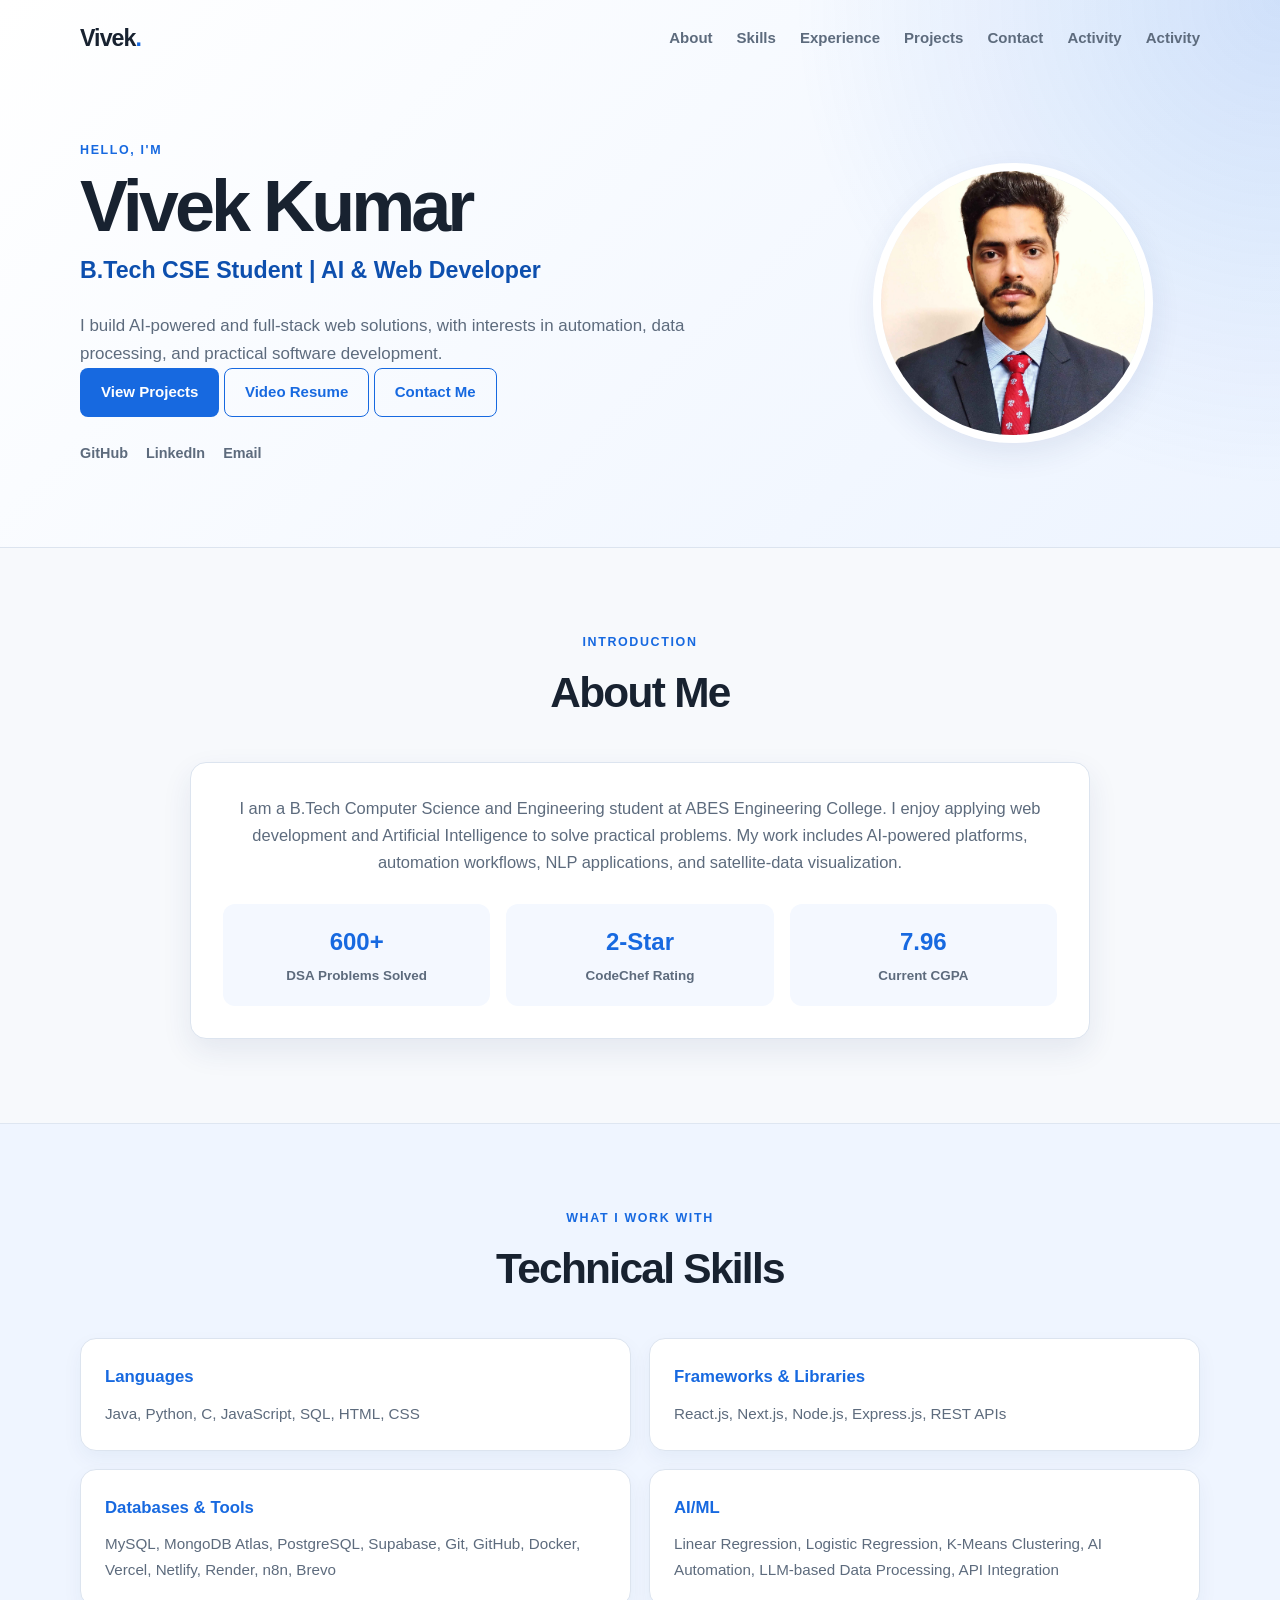
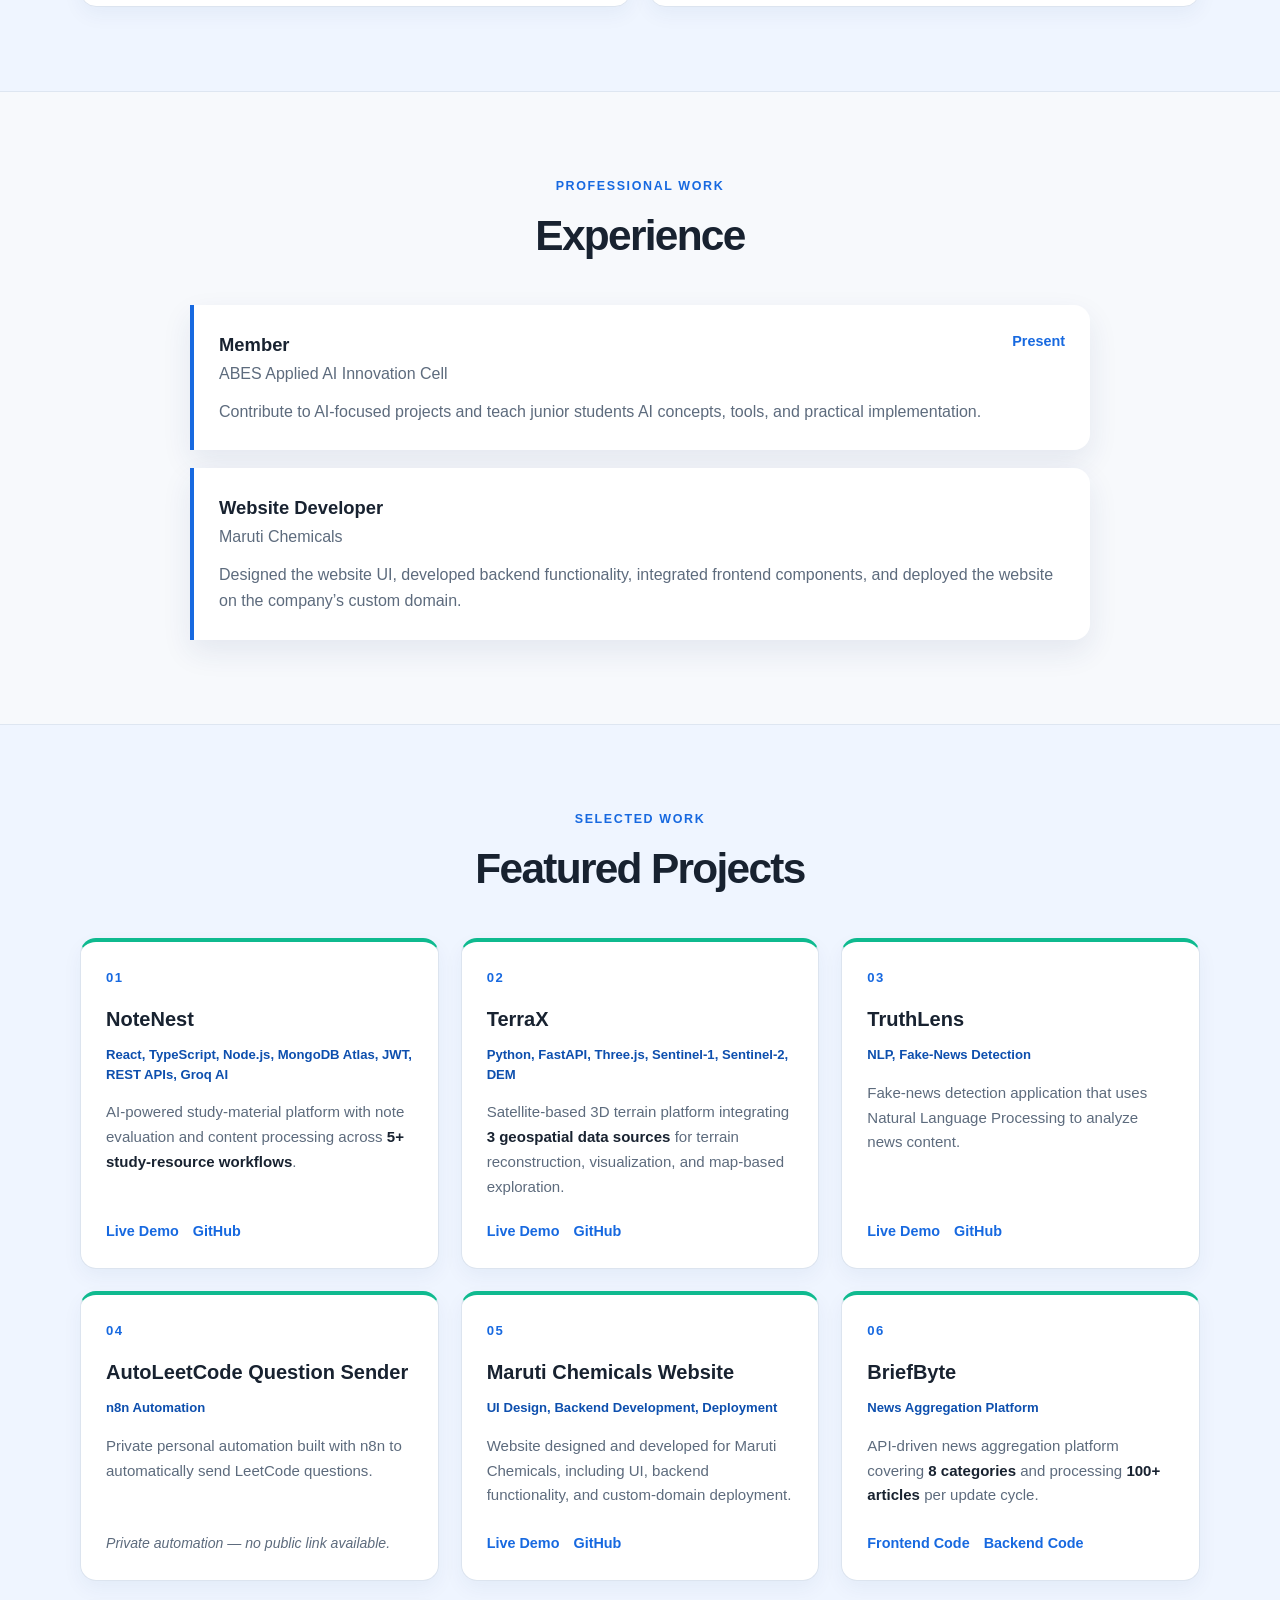
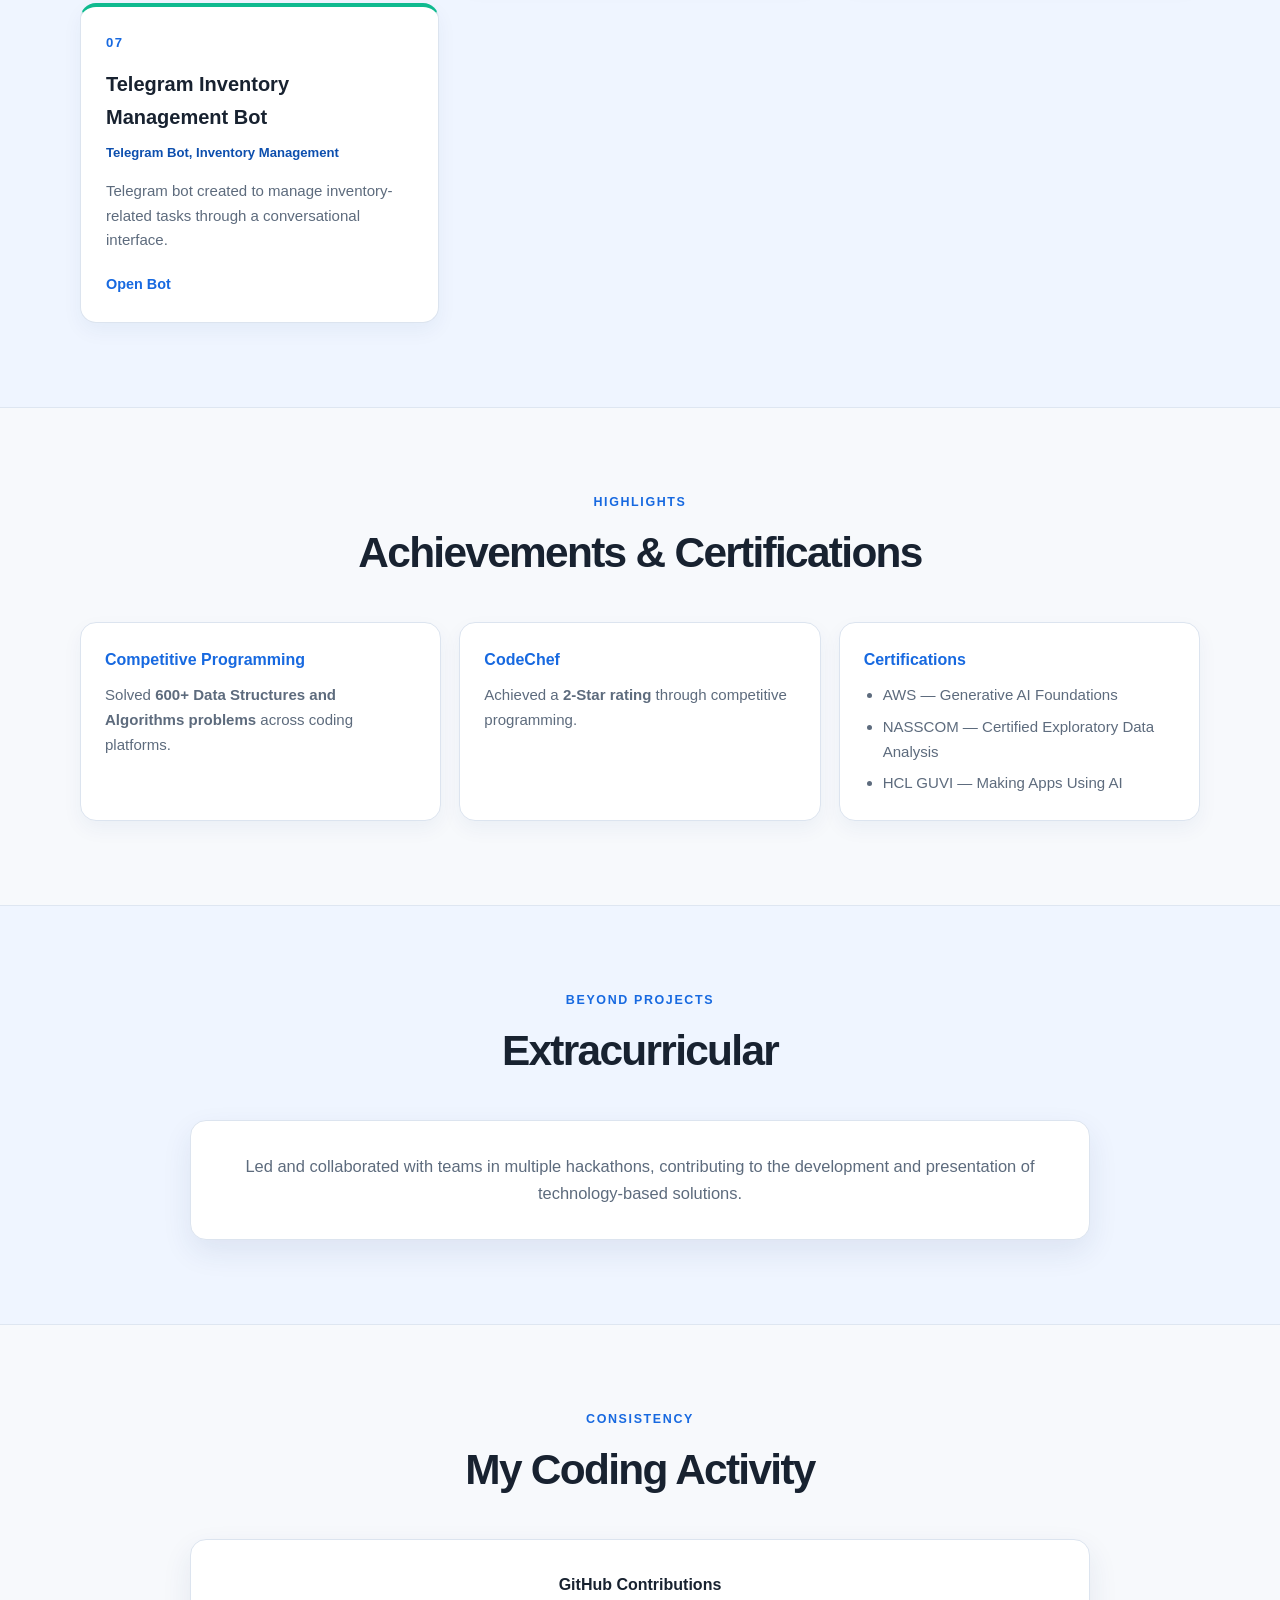
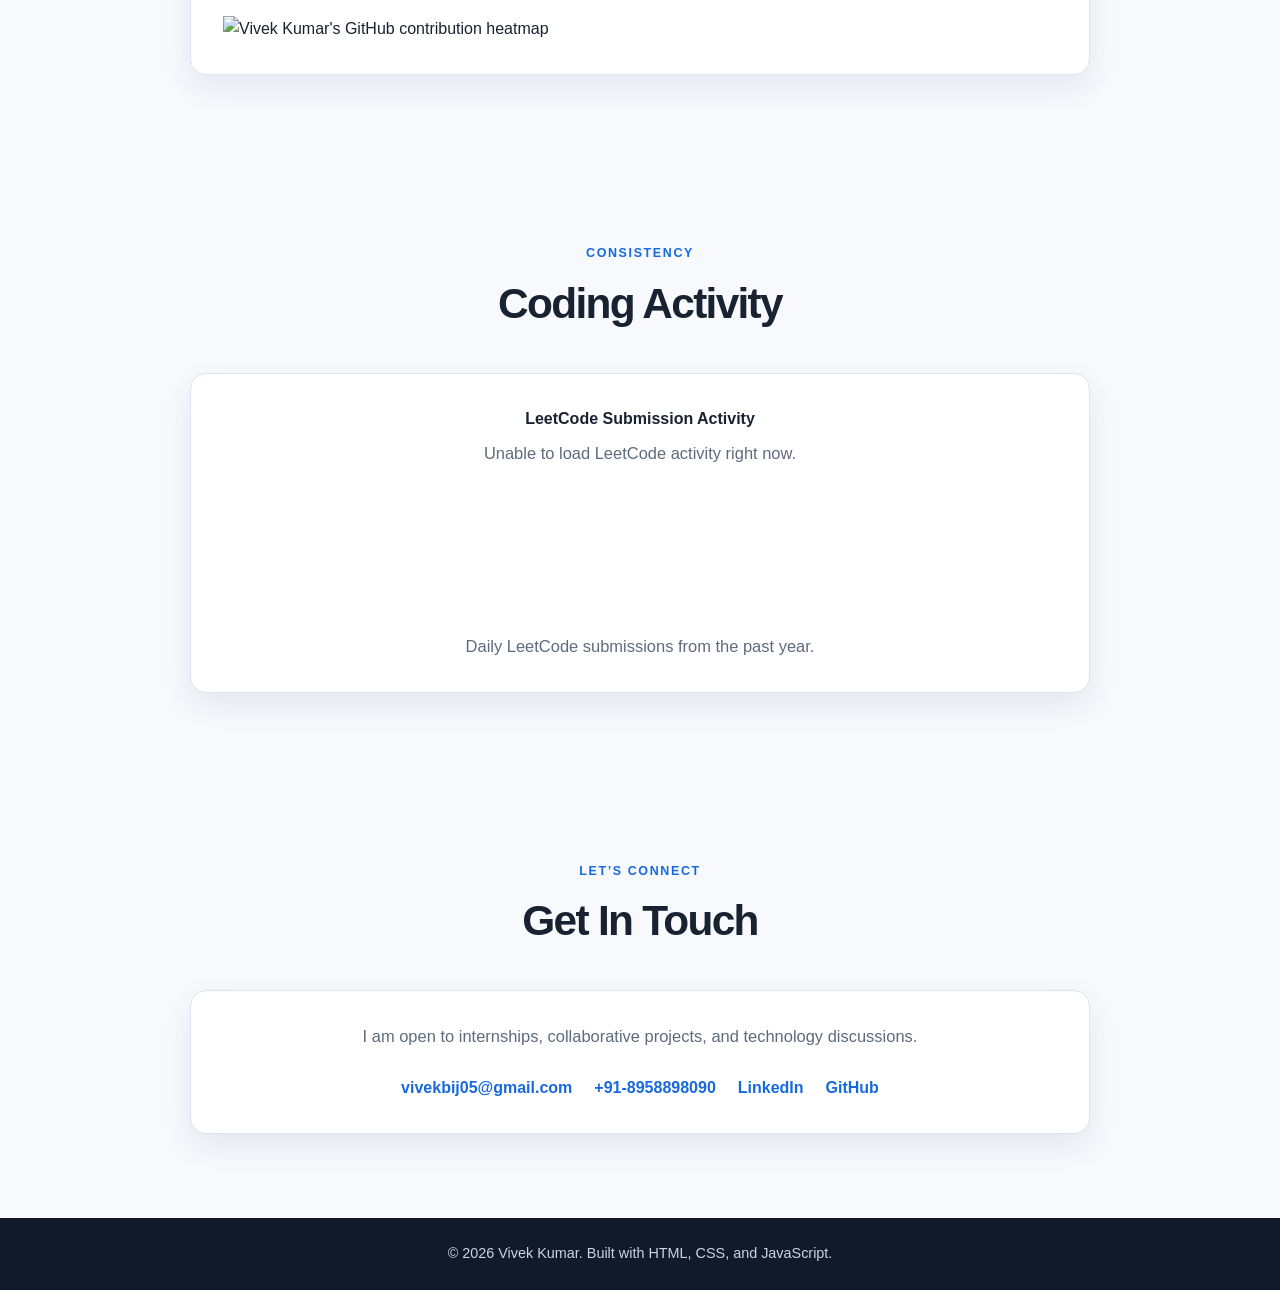
==== index.html @ 5207e637 "Add portfolio projects and coding activity heatmap" ====
<!DOCTYPE html>
<html lang="en">
<head>
    <meta charset="UTF-8">
    <meta name="viewport" content="width=device-width, initial-scale=1.0">
    <meta name="description" content="Portfolio of Vivek Kumar, B.Tech CSE student, AI and web developer.">
    <title>Vivek Kumar | Portfolio</title>
    <link rel="stylesheet" href="portfolio.css">
</head>

<body>
    <header class="hero" id="home">
        <nav class="navbar container">
            <a class="brand" href="#home">Vivek<span>.</span></a>

            <ul class="nav-links">
                <li><a href="#about">About</a></li>
                <li><a href="#skills">Skills</a></li>
                <li><a href="#experience">Experience</a></li>
                <li><a href="#projects">Projects</a></li>
                <li><a href="#contact">Contact</a></li>
                <li><a href="#activity">Activity</a></li>
                <li><a href="#activity">Activity</a></li>
            </ul>
        </nav>

        <div class="hero-content container">
            <div class="hero-text">
                <p class="eyebrow">Hello, I'm</p>
                <h1>Vivek Kumar</h1>
                <h2>B.Tech CSE Student | AI &amp; Web Developer</h2>

                <p class="hero-description">
                    I build AI-powered and full-stack web solutions, with interests in
                    automation, data processing, and practical software development.
                </p>

                <a href="#projects" class="btn btn-primary">View Projects</a>

<a href="https://drive.google.com/file/d/1vyV5J_qxeK4-VxTkml3cyf8symf2aAAP/view?usp=sharing"
   target="_blank"
   rel="noopener noreferrer"
   class="btn btn-secondary">
    Video Resume
</a>

<a href="#contact" class="btn btn-secondary">Contact Me</a>

                <div class="hero-links">
                    <a href="https://github.com/vivekbhojyan" target="_blank" rel="noopener noreferrer">GitHub</a>
                    <a href="https://www.linkedin.com/in/vivek-bhojyan/" target="_blank" rel="noopener noreferrer">LinkedIn</a>
                    <a href="mailto:vivekbij05@gmail.com">Email</a>
                </div>
            </div>

            <div class="hero-image">
                <img src="meclg.jpg" alt="Vivek Kumar">
            </div>
        </div>
    </header>

    <main>
        <section id="about" class="section container">
            <div class="section-heading">
                <p class="eyebrow">Introduction</p>
                <h3>About Me</h3>
            </div>

            <div class="about-card">
                <p>
                    I am a B.Tech Computer Science and Engineering student at ABES Engineering College.
                    I enjoy applying web development and Artificial Intelligence to solve practical problems.
                    My work includes AI-powered platforms, automation workflows, NLP applications, and
                    satellite-data visualization.
                </p>

                <div class="stat-grid">
    <a href="https://codolio.com/profile/VivekBhojyan"
       target="_blank"
       rel="noopener noreferrer"
       class="stat-card"
       aria-label="View Vivek Kumar's Codolio profile">
        <strong>600+</strong>
        <span>DSA Problems Solved</span>
    </a>

    <a href="https://www.codechef.com/users/cse_29_1284"
       target="_blank"
       rel="noopener noreferrer"
       class="stat-card"
       aria-label="View Vivek Kumar's CodeChef profile">
        <strong>2-Star</strong>
        <span>CodeChef Rating</span>
    </a>

    <div class="stat-card">
        <strong>7.96</strong>
        <span>Current CGPA</span>
    </div>
</div>
            </div>
        </section>

        <section id="skills" class="section section-alt">
            <div class="container">
                <div class="section-heading">
                    <p class="eyebrow">What I Work With</p>
                    <h3>Technical Skills</h3>
                </div>

                <div class="skills-grid">
                    <article class="skill-card">
                        <h4>Languages</h4>
                        <p>Java, Python, C, JavaScript, SQL, HTML, CSS</p>
                    </article>

                    <article class="skill-card">
                        <h4>Frameworks &amp; Libraries</h4>
                        <p>React.js, Next.js, Node.js, Express.js, REST APIs</p>
                    </article>

                    <article class="skill-card">
                        <h4>Databases &amp; Tools</h4>
                        <p>MySQL, MongoDB Atlas, PostgreSQL, Supabase, Git, GitHub, Docker, Vercel, Netlify, Render, n8n, Brevo</p>
                    </article>

                    <article class="skill-card">
                        <h4>AI/ML</h4>
                        <p>Linear Regression, Logistic Regression, K-Means Clustering, AI Automation, LLM-based Data Processing, API Integration</p>
                    </article>
                </div>
            </div>
        </section>

        <section id="experience" class="section container">
            <div class="section-heading">
                <p class="eyebrow">Professional Work</p>
                <h3>Experience</h3>
            </div>

            <div class="timeline">
                <article class="timeline-card">
                    <div class="timeline-title">
                        <div>
                            <h4>Member</h4>
                            <p>ABES Applied AI Innovation Cell</p>
                        </div>
                        <span>Present</span>
                    </div>
                    <p>
                        Contribute to AI-focused projects and teach junior students AI concepts,
                        tools, and practical implementation.
                    </p>
                </article>

                <article class="timeline-card">
                    <div class="timeline-title">
                        <div>
                            <h4>Website Developer</h4>
                            <p>Maruti Chemicals</p>
                        </div>
                    </div>
                    <p>
                        Designed the website UI, developed backend functionality, integrated frontend
                        components, and deployed the website on the company’s custom domain.
                    </p>
                </article>
            </div>
        </section>

        <section id="projects" class="section section-alt">
            <div class="container">
                <div class="section-heading">
                    <p class="eyebrow">Selected Work</p>
                    <h3>Featured Projects</h3>
                </div>

                <div class="project-card-grid">
                    <article class="project-card featured-card">
                        <div class="project-number">01</div>
                        <h4>NoteNest</h4>
                        <p class="tech-stack">React, TypeScript, Node.js, MongoDB Atlas, JWT, REST APIs, Groq AI</p>
                        <p>
                            AI-powered study-material platform with note evaluation and content processing
                            across <strong>5+ study-resource workflows</strong>.
                        </p>
                        <div class="project-actions">
                            <a href="https://notenest-332f.onrender.com/" target="_blank" rel="noopener noreferrer">Live Demo</a>
                            <a href="https://github.com/vivekbhojyan/NoteNest" target="_blank" rel="noopener noreferrer">GitHub</a>
                        </div>
                    </article>

                    <article class="project-card">
                        <div class="project-number">02</div>
                        <h4>TerraX</h4>
                        <p class="tech-stack">Python, FastAPI, Three.js, Sentinel-1, Sentinel-2, DEM</p>
                        <p>
                            Satellite-based 3D terrain platform integrating <strong>3 geospatial data sources</strong>
                            for terrain reconstruction, visualization, and map-based exploration.
                        </p>
                        <div class="project-actions">
                            <a href="https://terrax.netlify.app/" target="_blank" rel="noopener noreferrer">Live Demo</a>
                            <a href="https://github.com/vivekbhojyan/TerraX" target="_blank" rel="noopener noreferrer">GitHub</a>
                        </div>
                    </article>

                    <article class="project-card">
                        <div class="project-number">03</div>
                        <h4>TruthLens</h4>
                        <p class="tech-stack">NLP, Fake-News Detection</p>
                        <p>
                            Fake-news detection application that uses Natural Language Processing to analyze news content.
                        </p>
                        <div class="project-actions">
                            <a href="https://truthhlens.streamlit.app/" target="_blank" rel="noopener noreferrer">Live Demo</a>
                            <a href="https://github.com/vivekbhojyan/TruthLens" target="_blank" rel="noopener noreferrer">GitHub</a>
                        </div>
                    </article>

                    <article class="project-card">
                        <div class="project-number">04</div>
                        <h4>AutoLeetCode Question Sender</h4>
                        <p class="tech-stack">n8n Automation</p>
                        <p>
                            Private personal automation built with n8n to automatically send LeetCode questions.
                        </p>
                        <p class="private-project">Private automation — no public link available.</p>
                    </article>

                    <article class="project-card">
                        <div class="project-number">05</div>
                        <h4>Maruti Chemicals Website</h4>
                        <p class="tech-stack">UI Design, Backend Development, Deployment</p>
                        <p>
                            Website designed and developed for Maruti Chemicals, including UI, backend
                            functionality, and custom-domain deployment.
                        </p>
                        <div class="project-actions">
                            <a href="https://marutichemicals.netlify.app/" target="_blank" rel="noopener noreferrer">Live Demo</a>
                            <a href="https://github.com/vivekbhojyan/MarutiChemicals" target="_blank" rel="noopener noreferrer">GitHub</a>
                        </div>
                    </article>

                    <article class="project-card">
                        <div class="project-number">06</div>
                        <h4>BriefByte</h4>
                        <p class="tech-stack">News Aggregation Platform</p>
                        <p>
                            API-driven news aggregation platform covering <strong>8 categories</strong> and
                            processing <strong>100+ articles</strong> per update cycle.
                        </p>
                        <div class="project-actions">
                            <a href="https://github.com/vivekbhojyan/BriefByte-frontend-" target="_blank" rel="noopener noreferrer">Frontend Code</a>
                            <a href="https://github.com/vivekbhojyan/BriefByte-Backend-" target="_blank" rel="noopener noreferrer">Backend Code</a>
                        </div>
                    </article>

                    <article class="project-card">
                        <div class="project-number">07</div>
                        <h4>Telegram Inventory Management Bot</h4>
                        <p class="tech-stack">Telegram Bot, Inventory Management</p>
                        <p>
                            Telegram bot created to manage inventory-related tasks through a conversational interface.
                        </p>
                        <div class="project-actions">
                            <a href="https://t.me/Vivekbotifybot" target="_blank" rel="noopener noreferrer">Open Bot</a>
                        </div>
                    </article>
                </div>
            </div>
        </section>

        <section id="achievements" class="section container">
            <div class="section-heading">
                <p class="eyebrow">Highlights</p>
                <h3>Achievements &amp; Certifications</h3>
            </div>

            <div class="achievement-grid">
                <article class="achievement-card">
                    <h4>Competitive Programming</h4>
                    <p>Solved <strong>600+ Data Structures and Algorithms problems</strong> across coding platforms.</p>
                </article>

                <article class="achievement-card">
                    <h4>CodeChef</h4>
                    <p>Achieved a <strong>2-Star rating</strong> through competitive programming.</p>
                </article>

                <article class="achievement-card">
                    <h4>Certifications</h4>
                    <ul>
                        <li>AWS — Generative AI Foundations</li>
                        <li>NASSCOM — Certified Exploratory Data Analysis</li>
                        <li>HCL GUVI — Making Apps Using AI</li>
                    </ul>
                </article>
            </div>
        </section>

        <section id="extracurricular" class="section section-alt">
            <div class="container">
                <div class="section-heading">
                    <p class="eyebrow">Beyond Projects</p>
                    <h3>Extracurricular</h3>
                </div>

                <div class="about-card">
                    <p>
                        Led and collaborated with teams in multiple hackathons, contributing to the development
                        and presentation of technology-based solutions.
                    </p>
                </div>
            </div>
        </section>

        <section id="activity" class="section container">
    <div class="section-heading">
        <p class="eyebrow">Consistency</p>
        <h3>My Coding Activity</h3>
    </div>

    <div class="about-card">
        <h4 style="text-align: center; margin-bottom: 18px;">
            GitHub Contributions
        </h4>

        <img
    src="https://ghchart.rshah.org/216e39/vivekbhojyan"
    alt="Vivek Kumar's GitHub contribution heatmap"
    style="display: block; width: 100%; max-width: 900px; margin: 0 auto;"
>
    </div>
</section>
<section id="activity" class="section container">
    <div class="section-heading">
        <p class="eyebrow">Consistency</p>
        <h3>Coding Activity</h3>
    </div>

    <div class="about-card">
        <h4 class="activity-title">LeetCode Submission Activity</h4>
        <p id="leetcode-status" class="activity-status">Loading activity...</p>

        <div class="heatmap-wrapper">
            <div
                id="leetcode-heatmap"
                class="heatmap-grid"
                aria-label="LeetCode submission activity heatmap">
            </div>
        </div>

        <p class="activity-note">
            Daily LeetCode submissions from the past year.
        </p>
    </div>
</section>
        <section id="contact" class="section container">
            <div class="section-heading">
                <p class="eyebrow">Let’s Connect</p>
                <h3>Get In Touch</h3>
            </div>

            <div class="contact-card">
                <p>
                    I am open to internships, collaborative projects, and technology discussions.
                </p>

                <div class="contact-links">
                    <a href="mailto:vivekbij05@gmail.com">vivekbij05@gmail.com</a>
                    <a href="tel:+918958898090">+91-8958898090</a>
                    <a href="https://www.linkedin.com/in/vivek-bhojyan/" target="_blank" rel="noopener noreferrer">LinkedIn</a>
                    <a href="https://github.com/vivekbhojyan" target="_blank" rel="noopener noreferrer">GitHub</a>
                </div>
            </div>
        </section>
    </main>

    <footer>
        <p>&copy; 2026 Vivek Kumar. Built with HTML, CSS, and JavaScript.</p>
    </footer>

    <script src="portfolio.js"></script>
</body>
</html>
---- portfolio.css ----
:root {
    --bg: #f7f9fc;
    --surface: #ffffff;
    --surface-alt: #eff5ff;
    --text: #182230;
    --muted: #5d6b7d;
    --primary: #1769e0;
    --primary-dark: #0d4fae;
    --accent: #0fba8f;
    --border: #dce4ef;
    --shadow: 0 12px 30px rgba(28, 60, 110, 0.09);
    --radius: 16px;
}
.activity-title {
    text-align: center;
    margin-bottom: 8px;
    color: var(--text);
}

.activity-status,
.activity-note {
    text-align: center;
    color: var(--muted);
    font-size: 0.9rem;
}

.activity-note {
    margin-top: 18px;
}

.heatmap-wrapper {
    overflow-x: auto;
    margin-top: 24px;
    padding-bottom: 8px;
}

.heatmap-grid {
    display: grid;
    grid-template-rows: repeat(7, 13px);
    grid-auto-flow: column;
    grid-auto-columns: 13px;
    gap: 4px;
    width: max-content;
    margin: 0 auto;
}

.heatmap-cell {
    width: 13px;
    height: 13px;
    border-radius: 2px;
}

/* GitHub-style contribution greens */
.level-0 {
    background: #ebedf0;
}

.level-1 {
    background: #9be9a8;
}

.level-2 {
    background: #40c463;
}

.level-3 {
    background: #30a14e;
}

.level-4 {
    background: #216e39;
}

* {
    margin: 0;
    padding: 0;
    box-sizing: border-box;
}

html {
    scroll-behavior: smooth;
}

body {
    font-family: "Segoe UI", Arial, sans-serif;
    line-height: 1.65;
    color: var(--text);
    background: var(--bg);
}

a {
    color: inherit;
    text-decoration: none;
}

.container {
    width: min(1120px, calc(100% - 40px));
    margin: 0 auto;
}

.hero {
    background:
        radial-gradient(circle at top right, rgba(23, 105, 224, 0.16), transparent 35%),
        linear-gradient(135deg, #ffffff 0%, #edf4ff 100%);
    border-bottom: 1px solid var(--border);
}

.navbar {
    display: flex;
    align-items: center;
    justify-content: space-between;
    min-height: 76px;
}

.brand {
    color: var(--text);
    font-size: 1.45rem;
    font-weight: 800;
    letter-spacing: -0.04em;
}

.brand span {
    color: var(--primary);
}

.nav-links {
    display: flex;
    align-items: center;
    gap: 24px;
    list-style: none;
}

.nav-links a {
    color: var(--muted);
    font-size: 0.94rem;
    font-weight: 600;
    transition: color 0.2s ease;
}

.nav-links a:hover {
    color: var(--primary);
}

.hero-content {
    display: grid;
    grid-template-columns: 1.45fr 0.8fr;
    align-items: center;
    gap: 70px;
    padding: 64px 0 82px;
}

.eyebrow {
    color: var(--primary);
    font-size: 0.78rem;
    font-weight: 800;
    letter-spacing: 0.13em;
    text-transform: uppercase;
}

.hero h1 {
    margin: 8px 0;
    font-size: clamp(2.7rem, 6vw, 4.5rem);
    line-height: 1.04;
    letter-spacing: -0.055em;
}

.hero h2 {
    color: var(--primary-dark);
    font-size: clamp(1.1rem, 2vw, 1.45rem);
    font-weight: 650;
}

.hero-description {
    max-width: 660px;
    margin-top: 22px;
    color: var(--muted);
    font-size: 1.06rem;
}

.hero-actions {
    display: flex;
    flex-wrap: wrap;
    gap: 12px;
    margin-top: 30px;
}

.btn {
    display: inline-block;
    padding: 11px 20px;
    border: 1px solid transparent;
    border-radius: 8px;
    font-size: 0.94rem;
    font-weight: 750;
    transition: transform 0.2s ease, background 0.2s ease;
}

.btn:hover {
    transform: translateY(-2px);
}

.btn-primary {
    color: #fff;
    background: var(--primary);
}

.btn-primary:hover {
    background: var(--primary-dark);
}

.btn-secondary {
    color: var(--primary);
    border-color: var(--primary);
    background: transparent;
}

.hero-links {
    display: flex;
    flex-wrap: wrap;
    gap: 18px;
    margin-top: 25px;
}

.hero-links a {
    color: var(--muted);
    font-size: 0.9rem;
    font-weight: 700;
}

.hero-links a:hover {
    color: var(--primary);
}

.hero-image {
    display: flex;
    justify-content: center;
}

.hero-image img {
    width: min(280px, 100%);
    aspect-ratio: 1;
    object-fit: cover;
    border: 8px solid #fff;
    border-radius: 50%;
    box-shadow: var(--shadow);
}

.section {
    padding: 84px 0;
}

.section-alt {
    background: var(--surface-alt);
    border-top: 1px solid rgba(220, 228, 239, 0.85);
    border-bottom: 1px solid rgba(220, 228, 239, 0.85);
}

.section-heading {
    margin-bottom: 34px;
    text-align: center;
}

.section-heading h3 {
    margin-top: 5px;
    font-size: clamp(2rem, 4vw, 2.65rem);
    letter-spacing: -0.04em;
}

.about-card,
.contact-card {
    max-width: 900px;
    margin: 0 auto;
    padding: 32px;
    border: 1px solid var(--border);
    border-radius: var(--radius);
    background: var(--surface);
    box-shadow: var(--shadow);
}

.about-card > p,
.contact-card > p {
    color: var(--muted);
    font-size: 1.03rem;
    text-align: center;
}

.stat-grid {
    display: grid;
    grid-template-columns: repeat(3, 1fr);
    gap: 16px;
    margin-top: 28px;
}

.stat-card {
    padding: 18px;
    border-radius: 12px;
    background: #f4f8ff;
    text-align: center;
}

.stat-card strong {
    display: block;
    color: var(--primary);
    font-size: 1.5rem;
}

.stat-card span {
    color: var(--muted);
    font-size: 0.84rem;
    font-weight: 650;
}

.skills-grid {
    display: grid;
    grid-template-columns: repeat(2, 1fr);
    gap: 18px;
}

.skill-card {
    padding: 24px;
    border: 1px solid var(--border);
    border-radius: var(--radius);
    background: var(--surface);
    box-shadow: 0 8px 20px rgba(28, 60, 110, 0.05);
}

.skill-card h4 {
    margin-bottom: 10px;
    color: var(--primary);
    font-size: 1.05rem;
}

.skill-card p {
    color: var(--muted);
    font-size: 0.95rem;
}

.timeline {
    display: grid;
    gap: 18px;
    max-width: 900px;
    margin: 0 auto;
}

.timeline-card {
    padding: 25px;
    border-left: 4px solid var(--primary);
    border-radius: 0 var(--radius) var(--radius) 0;
    background: var(--surface);
    box-shadow: var(--shadow);
}

.timeline-title {
    display: flex;
    justify-content: space-between;
    gap: 20px;
    margin-bottom: 12px;
}

.timeline-title h4 {
    font-size: 1.15rem;
}

.timeline-title p,
.timeline-card > p {
    color: var(--muted);
}

.timeline-title span {
    color: var(--primary);
    font-size: 0.9rem;
    font-weight: 750;
    white-space: nowrap;
}

.project-card-grid {
    display: grid;
    grid-template-columns: repeat(auto-fit, minmax(285px, 1fr));
    gap: 22px;
}

.project-card {
    display: flex;
    min-height: 290px;
    flex-direction: column;
    padding: 25px;
    border: 1px solid var(--border);
    border-top: 4px solid var(--accent);
    border-radius: var(--radius);
    background: var(--surface);
    box-shadow: 0 8px 20px rgba(28, 60, 110, 0.05);
    transition: transform 0.22s ease, box-shadow 0.22s ease;
}

.project-card:hover {
    transform: translateY(-6px);
    box-shadow: var(--shadow);
}



.project-number {
    margin-bottom: 14px;
    color: var(--primary);
    font-size: 0.82rem;
    font-weight: 800;
    letter-spacing: 0.11em;
}

.project-card h4 {
    margin-bottom: 9px;
    font-size: 1.25rem;
}

.tech-stack {
    margin-bottom: 16px;
    color: var(--primary-dark);
    font-size: 0.82rem;
    font-weight: 700;
    line-height: 1.5;
}

.project-card > p:not(.tech-stack):not(.private-project) {
    color: var(--muted);
    font-size: 0.94rem;
}

.project-card strong {
    color: var(--text);
}

.project-actions {
    display: flex;
    flex-wrap: wrap;
    gap: 14px;
    margin-top: auto;
    padding-top: 20px;
}

.project-actions a {
    color: var(--primary);
    font-size: 0.9rem;
    font-weight: 800;
}

.project-actions a:hover {
    color: var(--primary-dark);
}

.private-project {
    margin-top: auto;
    padding-top: 20px;
    color: var(--muted);
    font-size: 0.88rem;
    font-style: italic;
}

.achievement-grid {
    display: grid;
    grid-template-columns: repeat(3, 1fr);
    gap: 18px;
}

.achievement-card {
    padding: 24px;
    border: 1px solid var(--border);
    border-radius: var(--radius);
    background: var(--surface);
    box-shadow: 0 8px 20px rgba(28, 60, 110, 0.05);
}

.achievement-card h4 {
    margin-bottom: 10px;
    color: var(--primary);
}

.achievement-card p,
.achievement-card li {
    color: var(--muted);
    font-size: 0.94rem;
}

.achievement-card ul {
    padding-left: 19px;
}

.achievement-card li + li {
    margin-top: 7px;
}

.contact-card {
    text-align: center;
}

.contact-links {
    display: flex;
    justify-content: center;
    flex-wrap: wrap;
    gap: 14px 22px;
    margin-top: 24px;
}

.contact-links a {
    color: var(--primary);
    font-weight: 750;
}

.contact-links a:hover {
    color: var(--primary-dark);
}

footer {
    padding: 24px 20px;
    color: #cbd5e1;
    background: #101a2a;
    font-size: 0.9rem;
    text-align: center;
}

@media (max-width: 800px) {
    .navbar {
        min-height: auto;
        flex-direction: column;
        gap: 16px;
        padding: 20px 0;
    }

    .nav-links {
        justify-content: center;
        flex-wrap: wrap;
        gap: 12px 18px;
    }

    .hero-content {
        grid-template-columns: 1fr;
        gap: 34px;
        padding: 45px 0 60px;
        text-align: center;
    }

    .hero-image {
        order: -1;
    }

    .hero-image img {
        width: 190px;
    }

    .hero-links,
    .hero-actions {
        justify-content: center;
    }

    .skills-grid,
    .achievement-grid {
        grid-template-columns: 1fr;
    }
}

@media (max-width: 520px) {
    .container {
        width: min(100% - 28px, 1120px);
    }

    .section {
        padding: 62px 0;
    }

    .about-card,
    .contact-card,
    .project-card,
    .skill-card,
    .achievement-card,
    .timeline-card {
        padding: 20px;
    }

    .stat-grid {
        grid-template-columns: 1fr;
    }

    .timeline-title {
        flex-direction: column;
        gap: 4px;
    }

    .hero h1 {
        font-size: 2.65rem;
    }
}
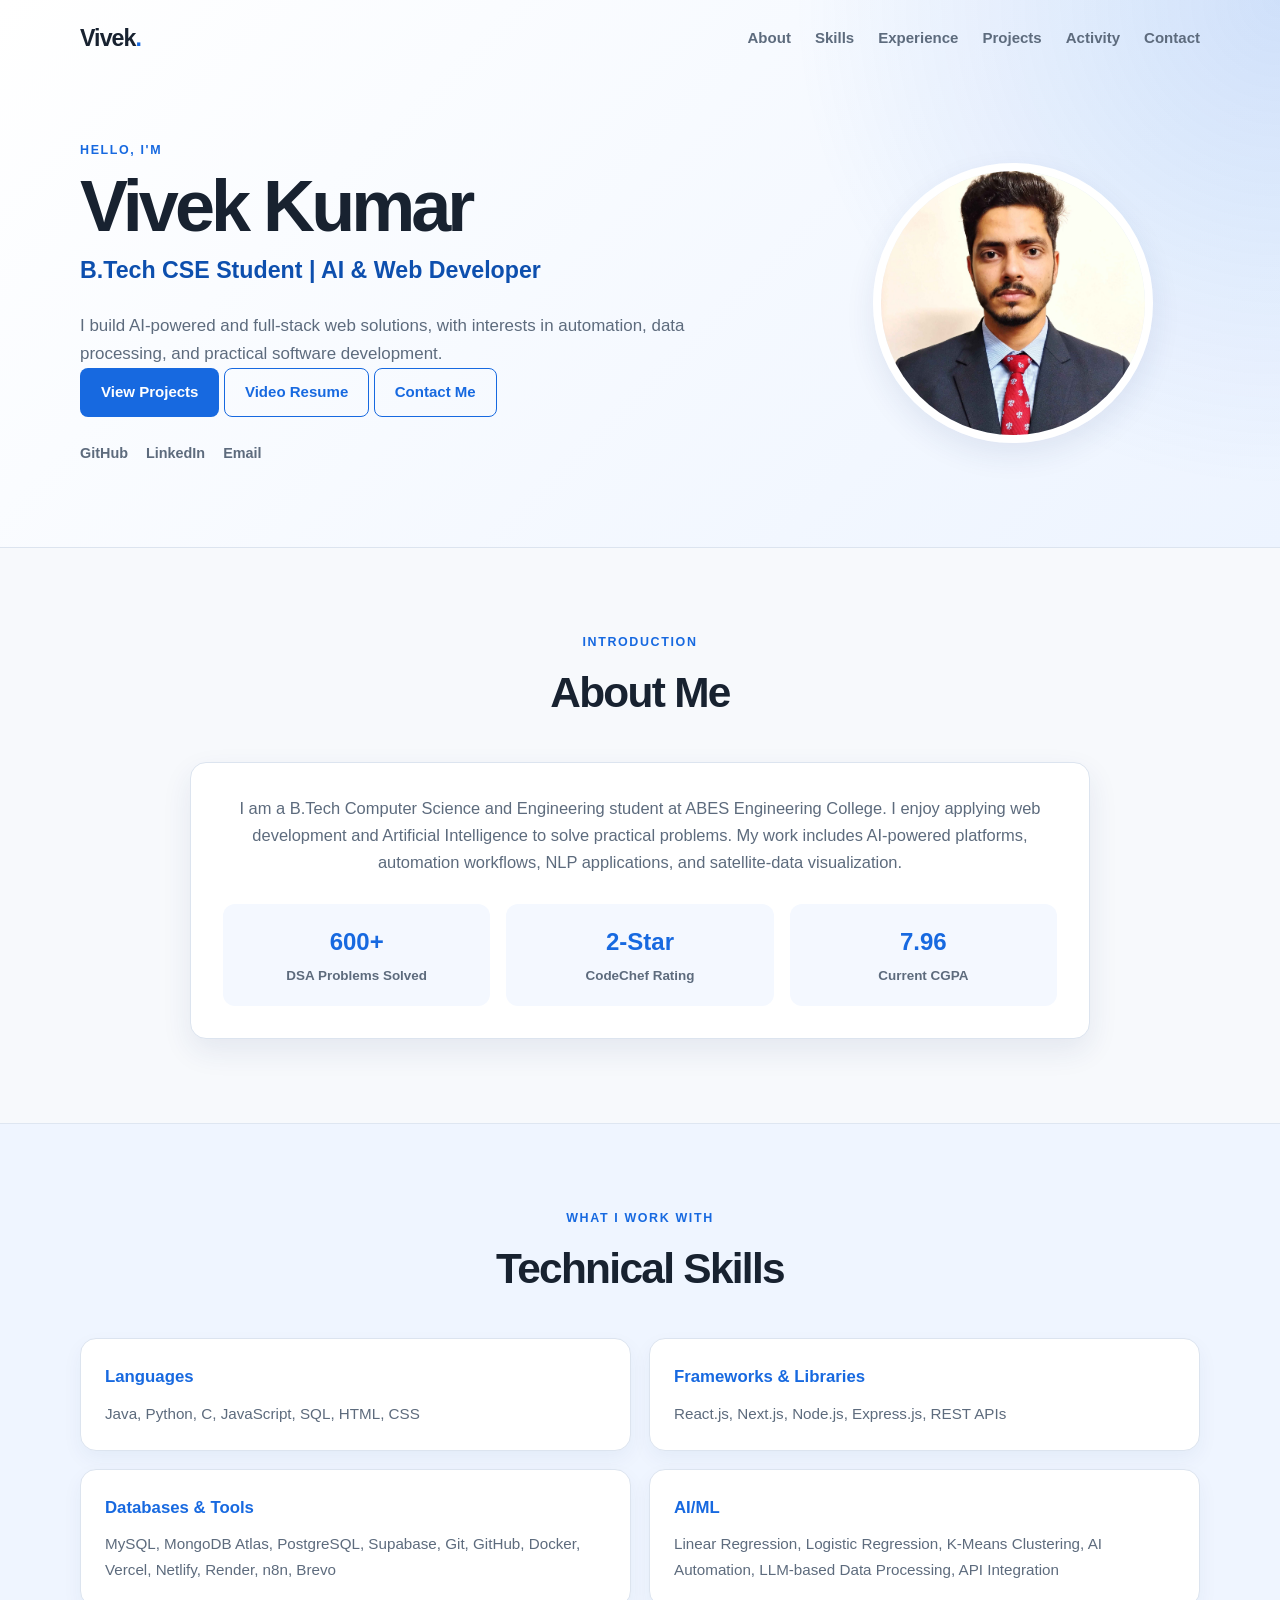
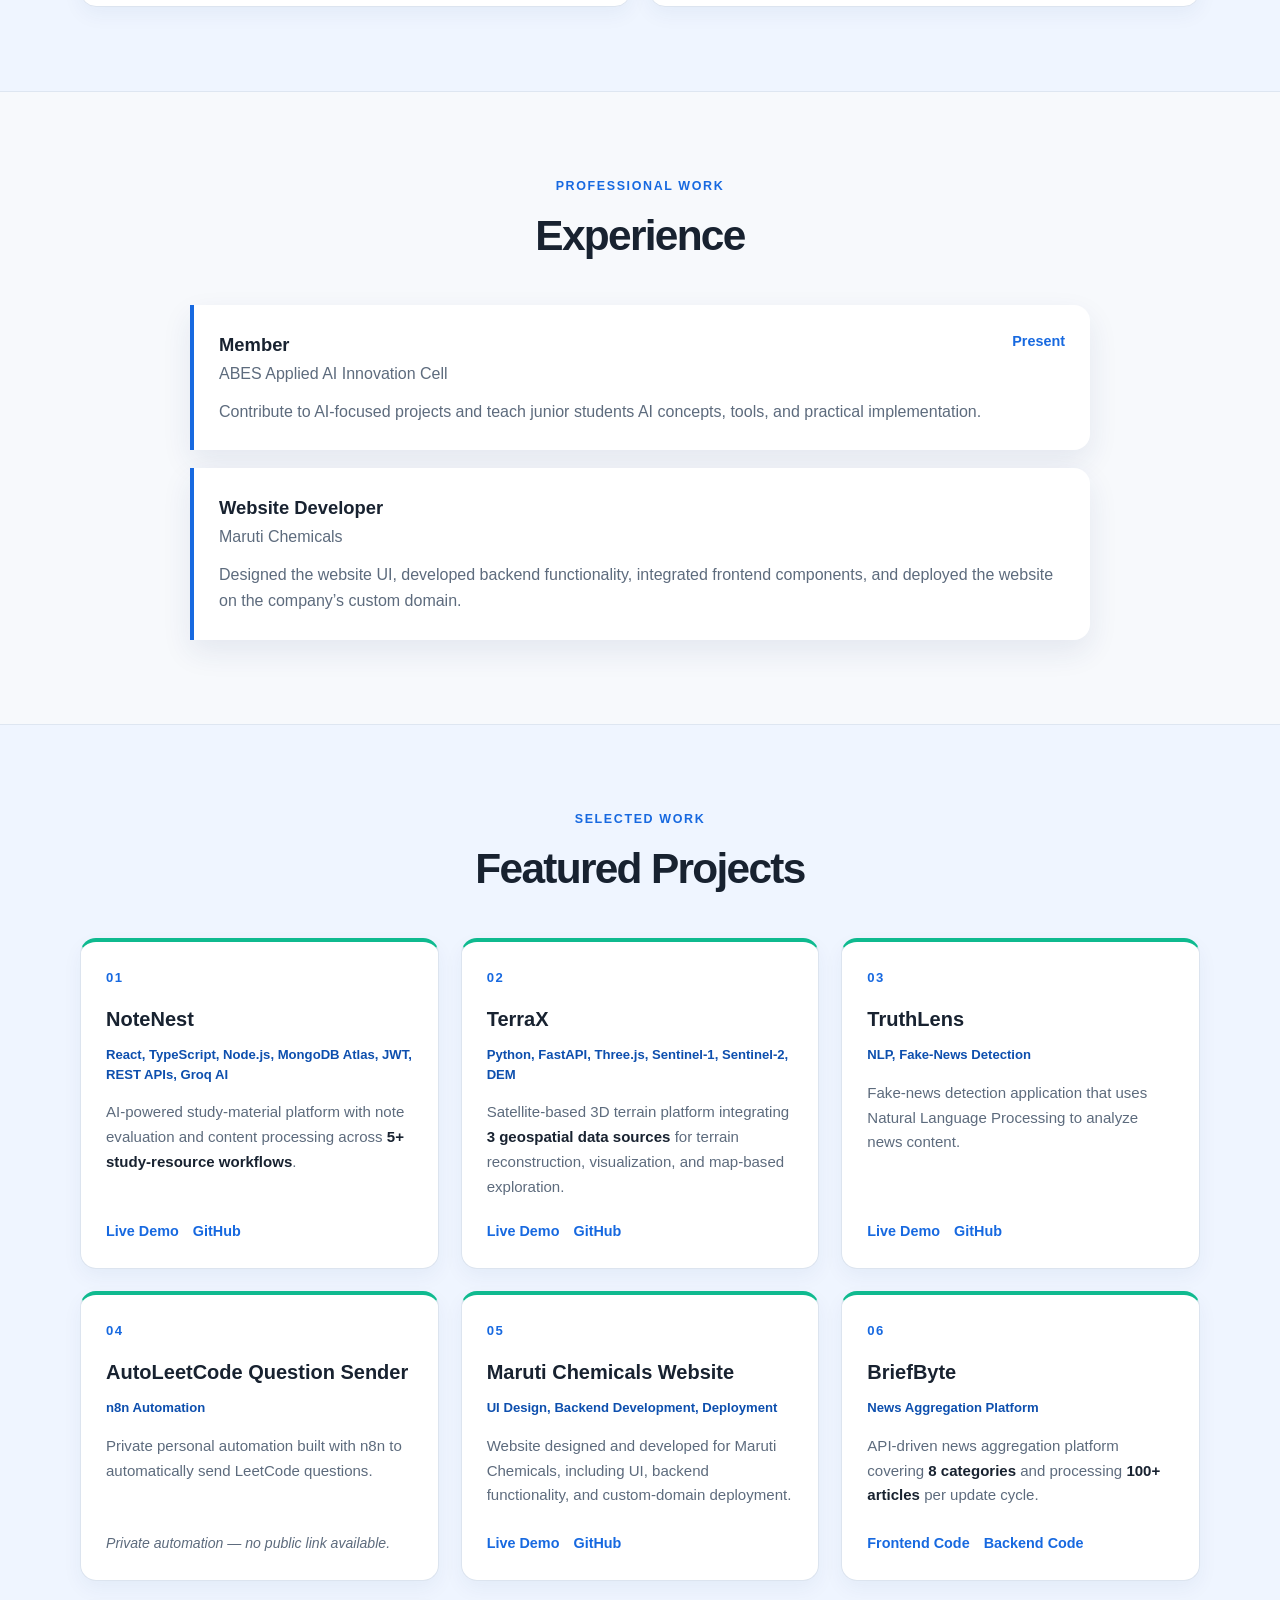
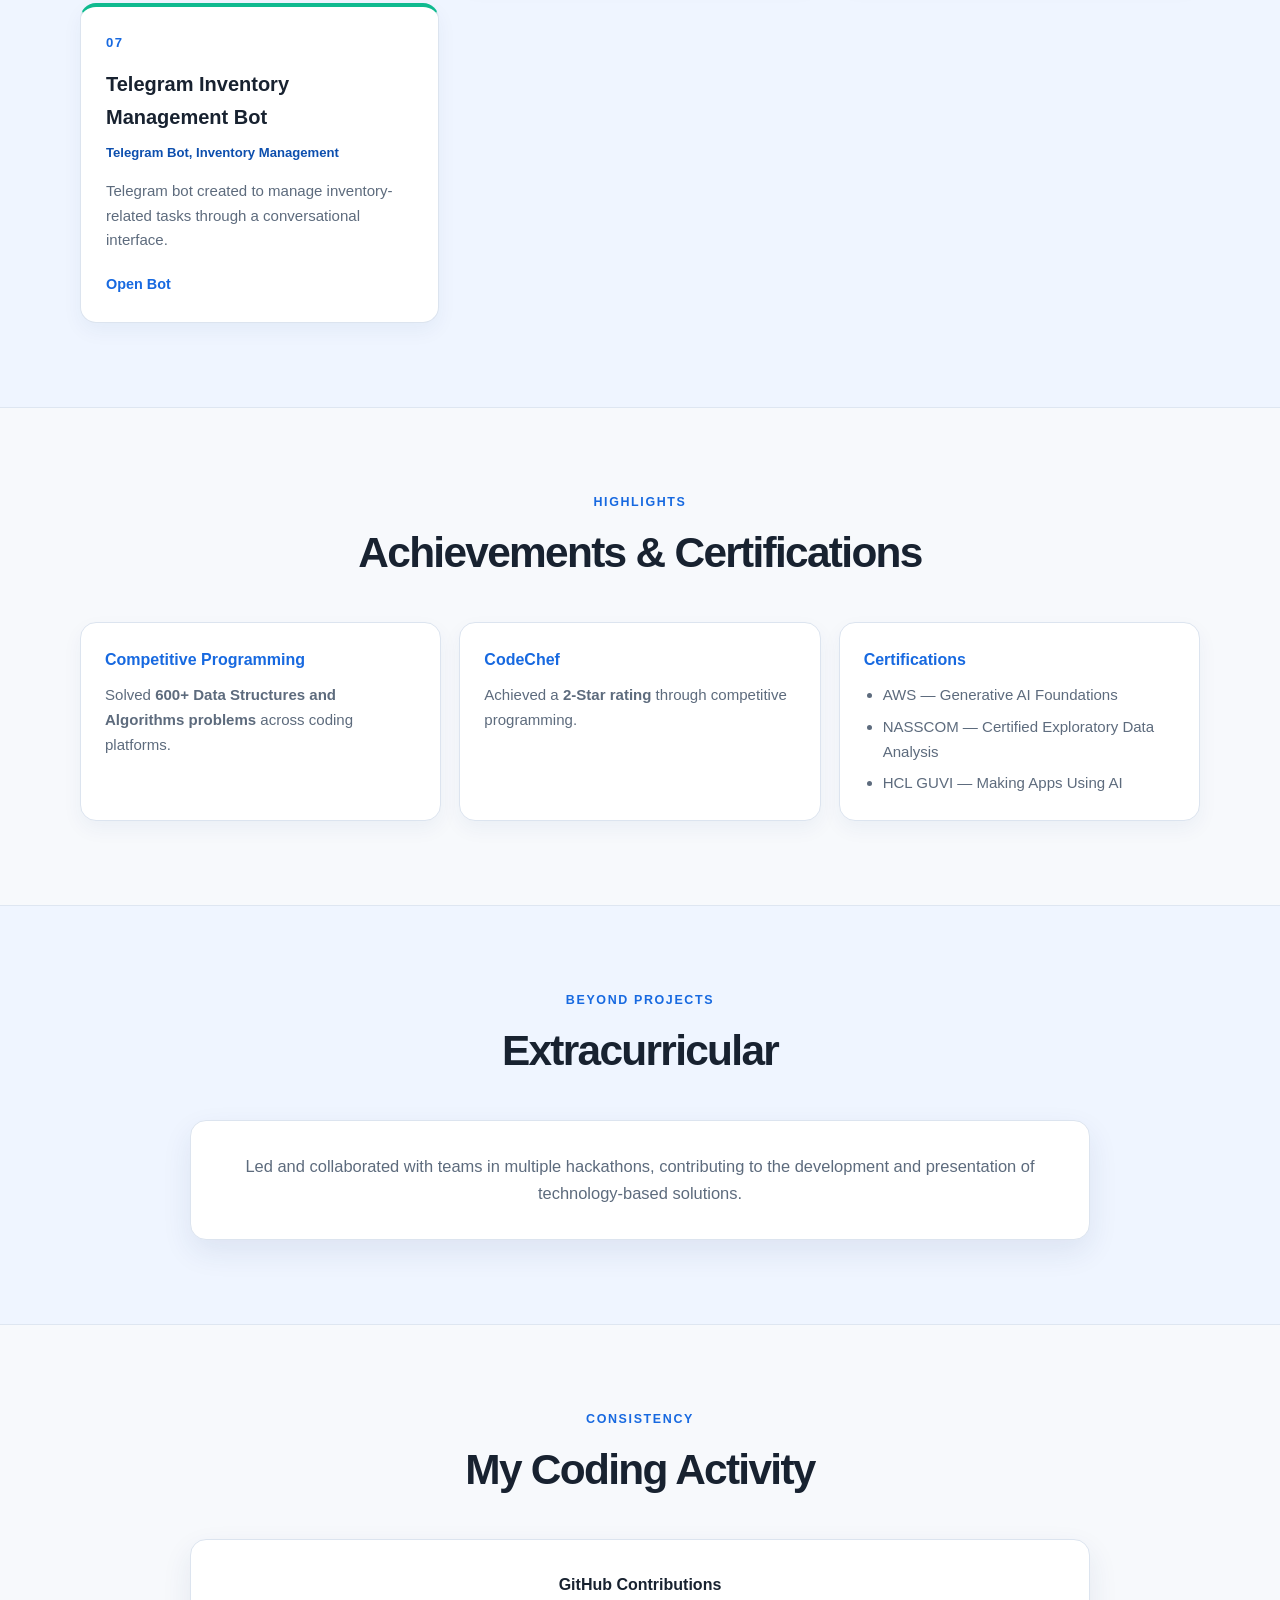
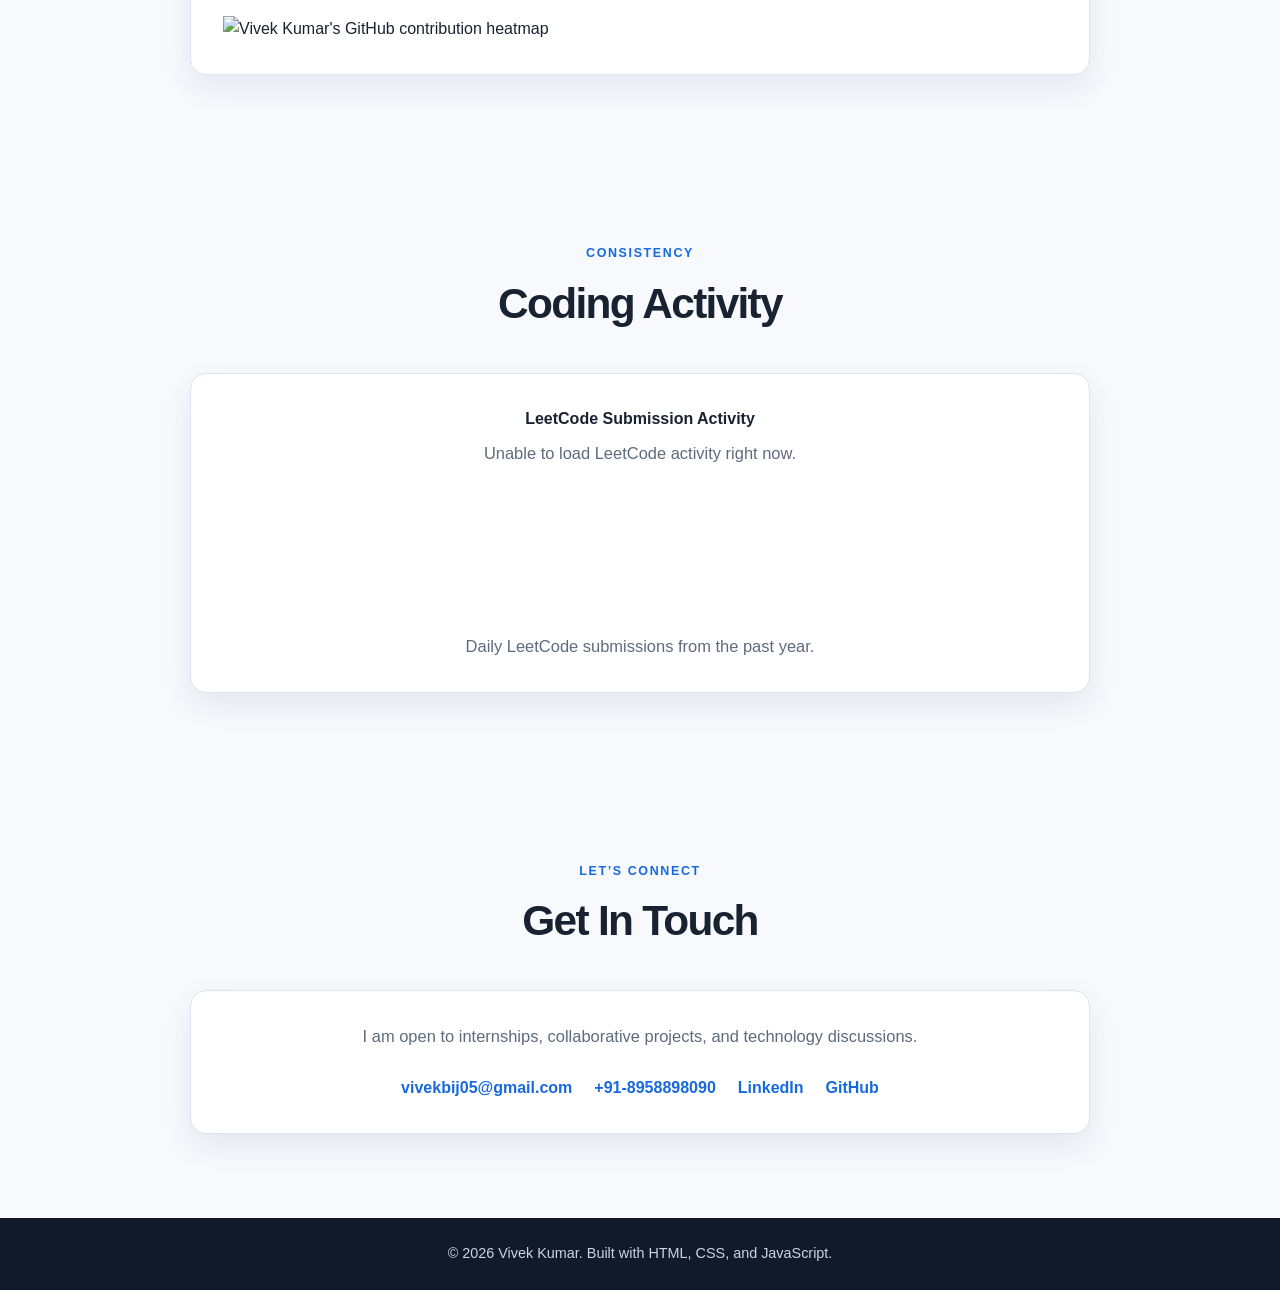
==== commit b4e81821: "some updates" ====
--- a/index.html
+++ b/index.html
@@ -18,9 +18,10 @@
                 <li><a href="#skills">Skills</a></li>
                 <li><a href="#experience">Experience</a></li>
                 <li><a href="#projects">Projects</a></li>
+                <li><a href="#activity">Activity</a></li>
                 <li><a href="#contact">Contact</a></li>
-                <li><a href="#activity">Activity</a></li>
-                <li><a href="#activity">Activity</a></li>
+                
+                
             </ul>
         </nav>
 
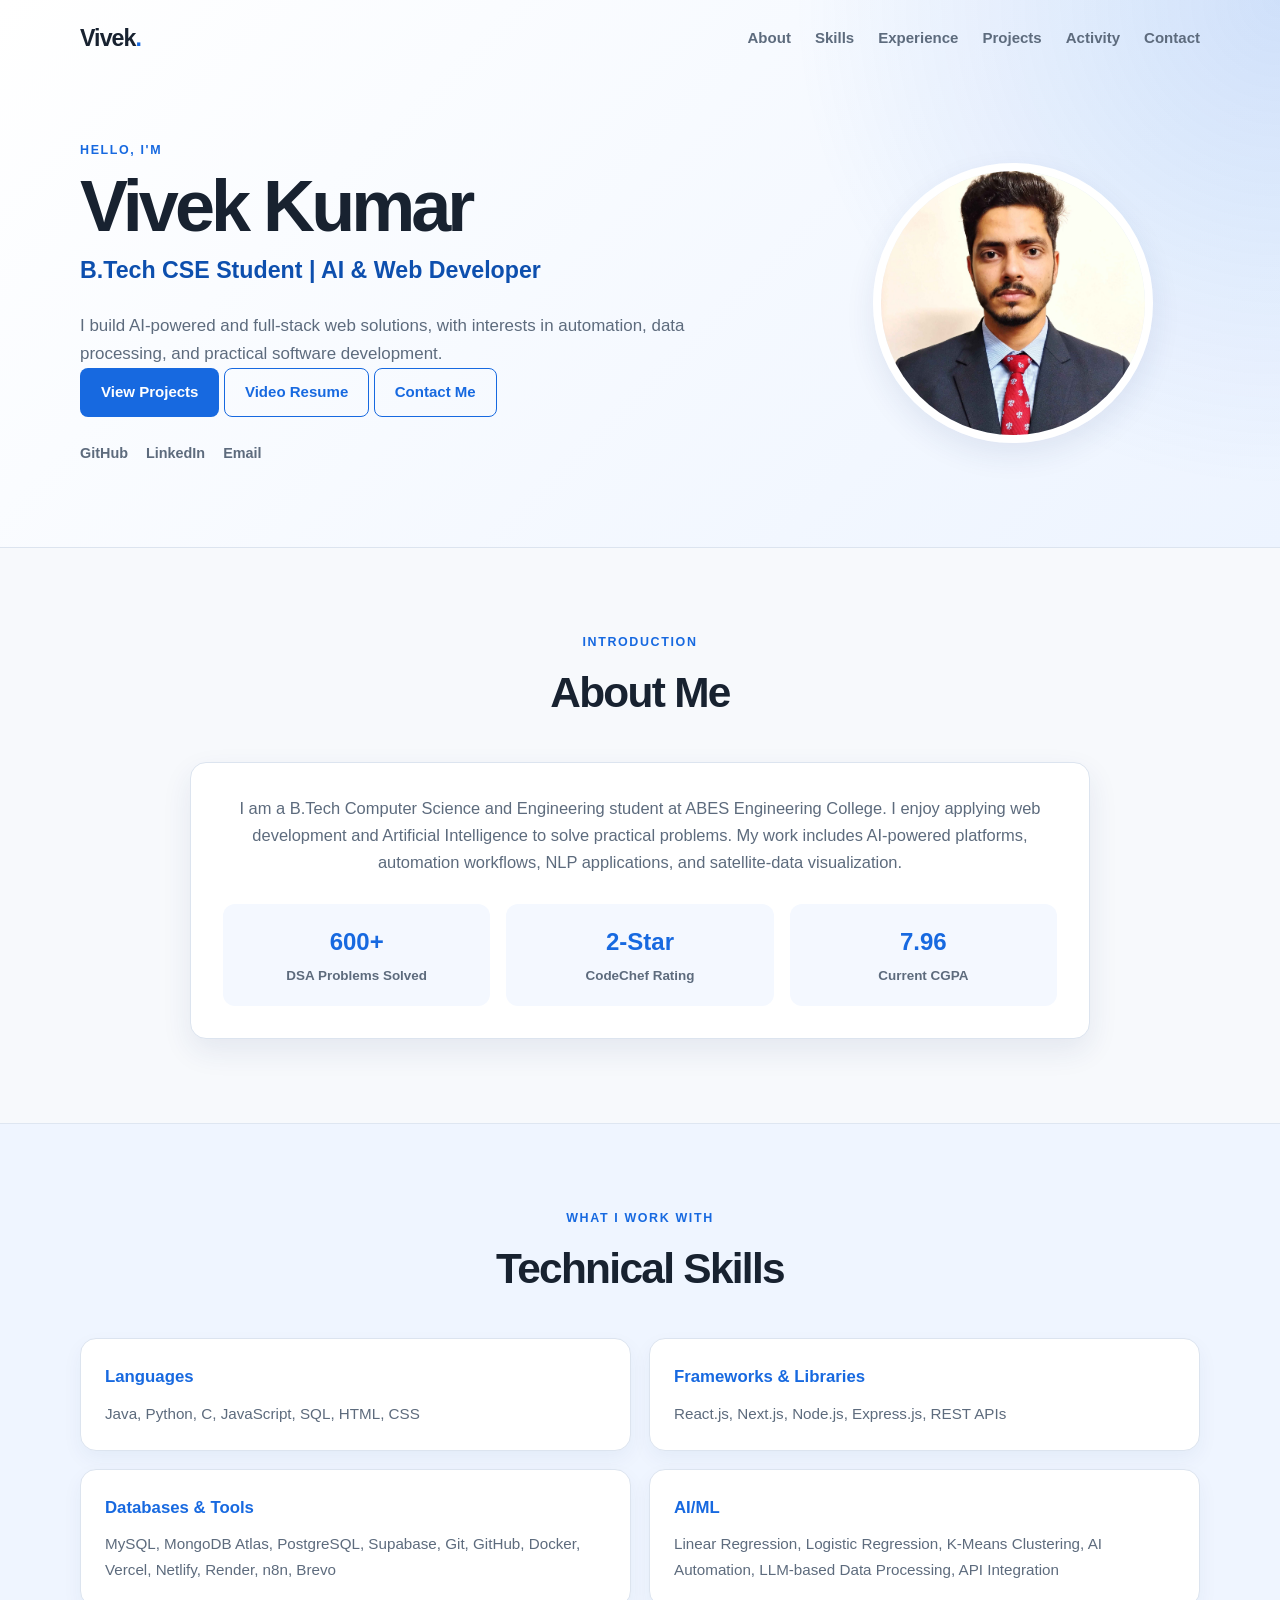
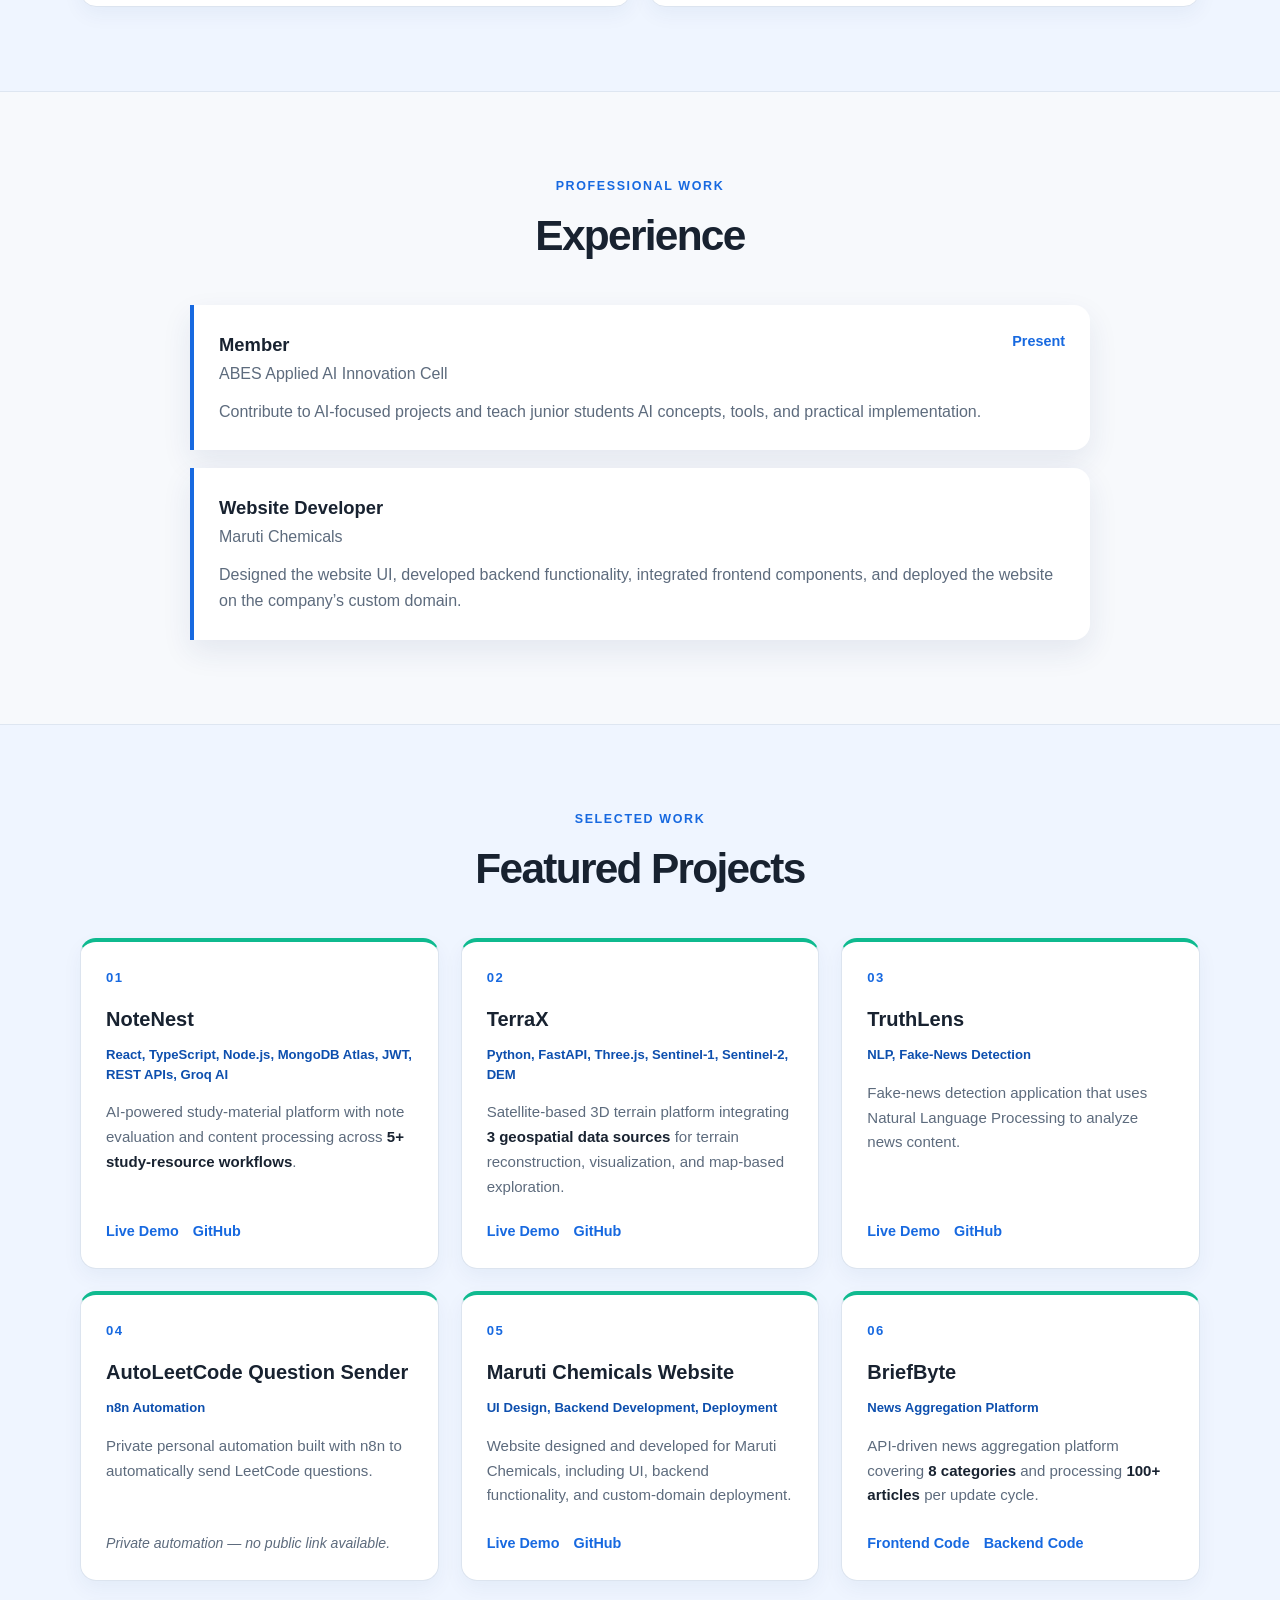
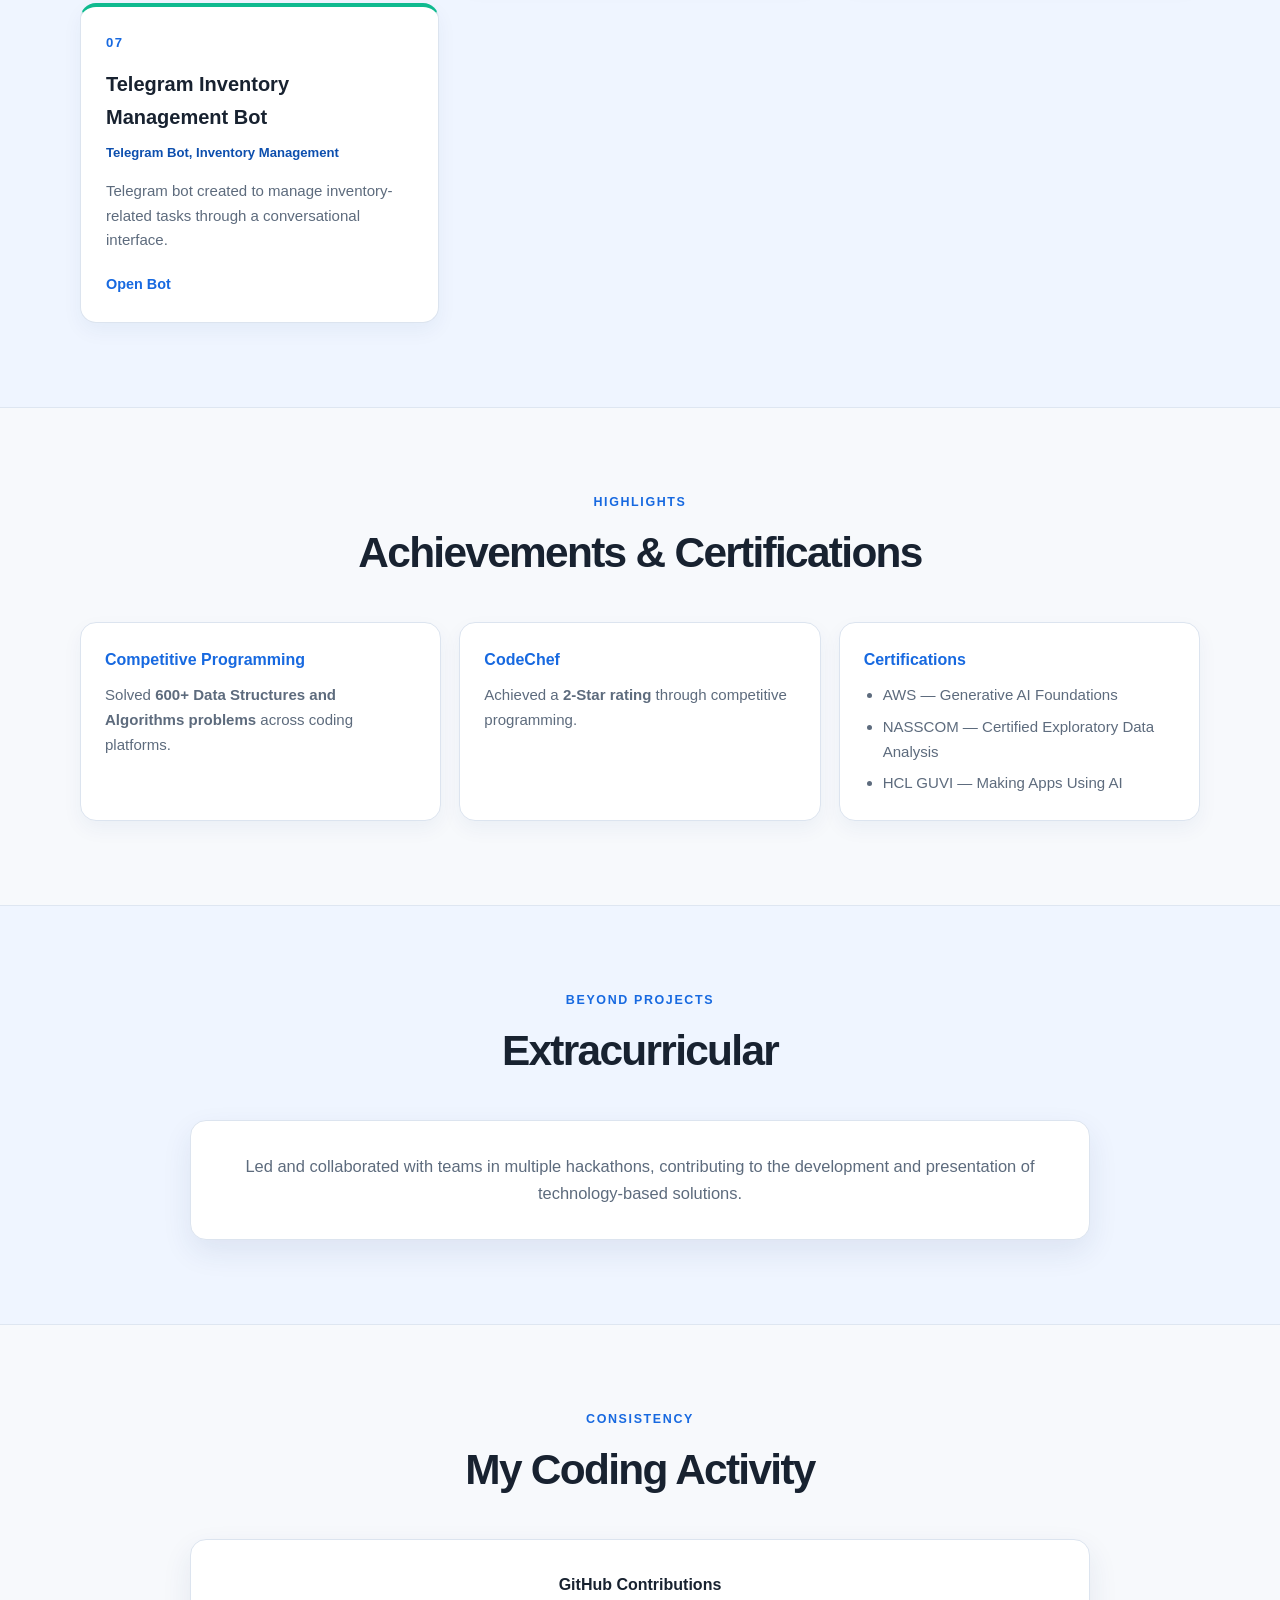
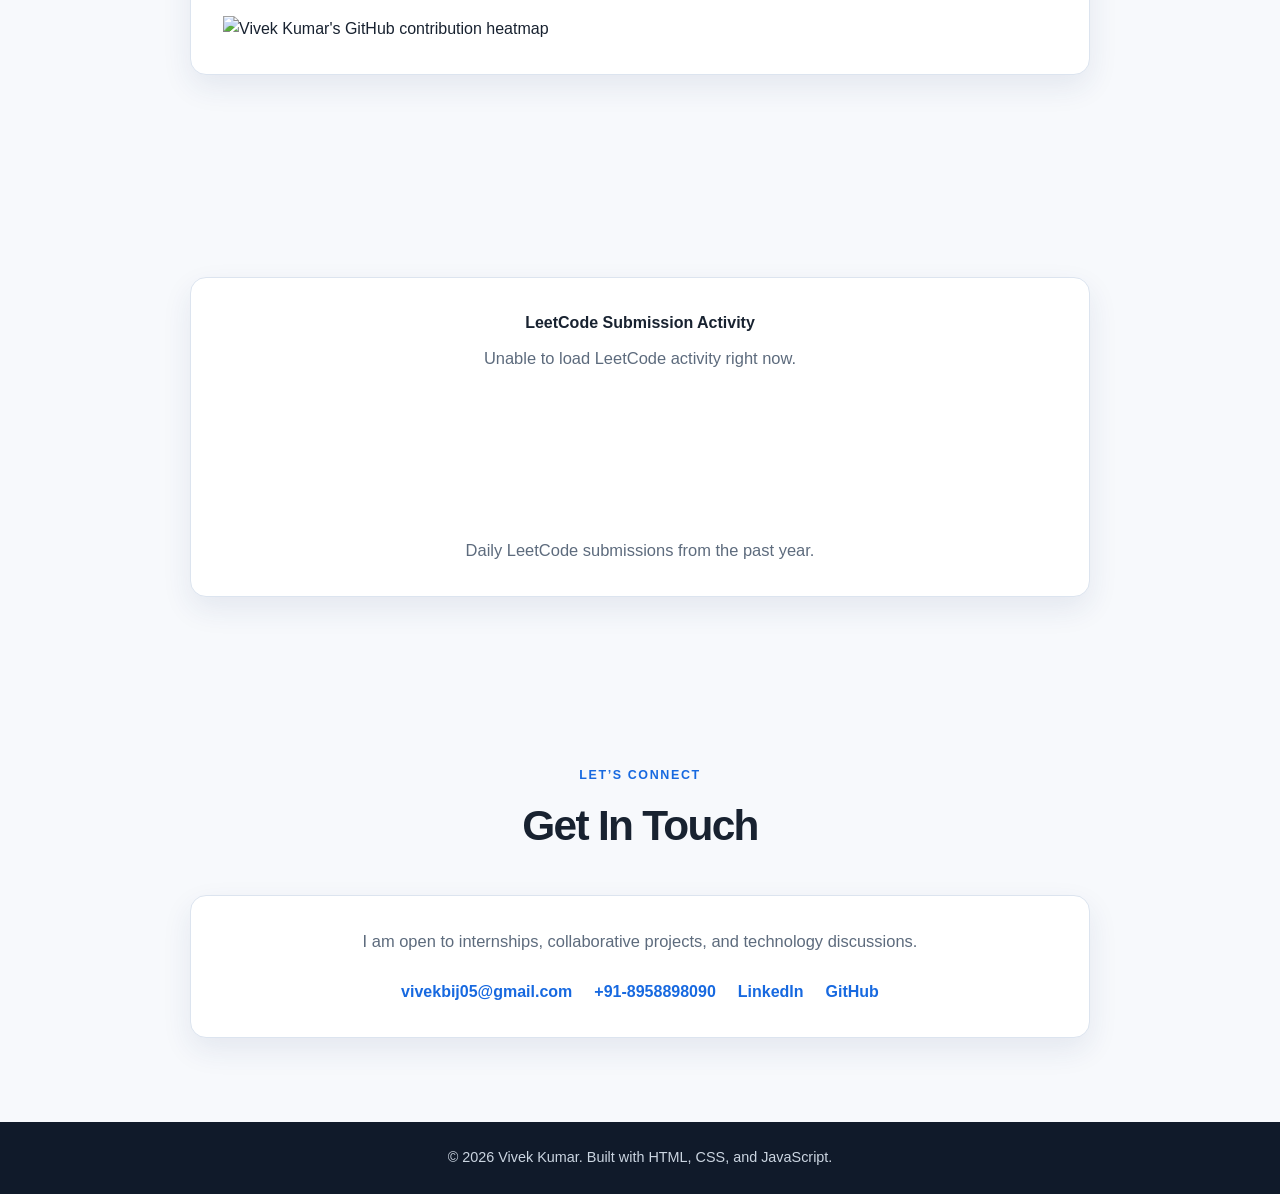
==== commit 9458b1ed: "updates" ====
--- a/index.html
+++ b/index.html
@@ -335,8 +335,8 @@
 </section>
 <section id="activity" class="section container">
     <div class="section-heading">
-        <p class="eyebrow">Consistency</p>
-        <h3>Coding Activity</h3>
+        
+        
     </div>
 
     <div class="about-card">
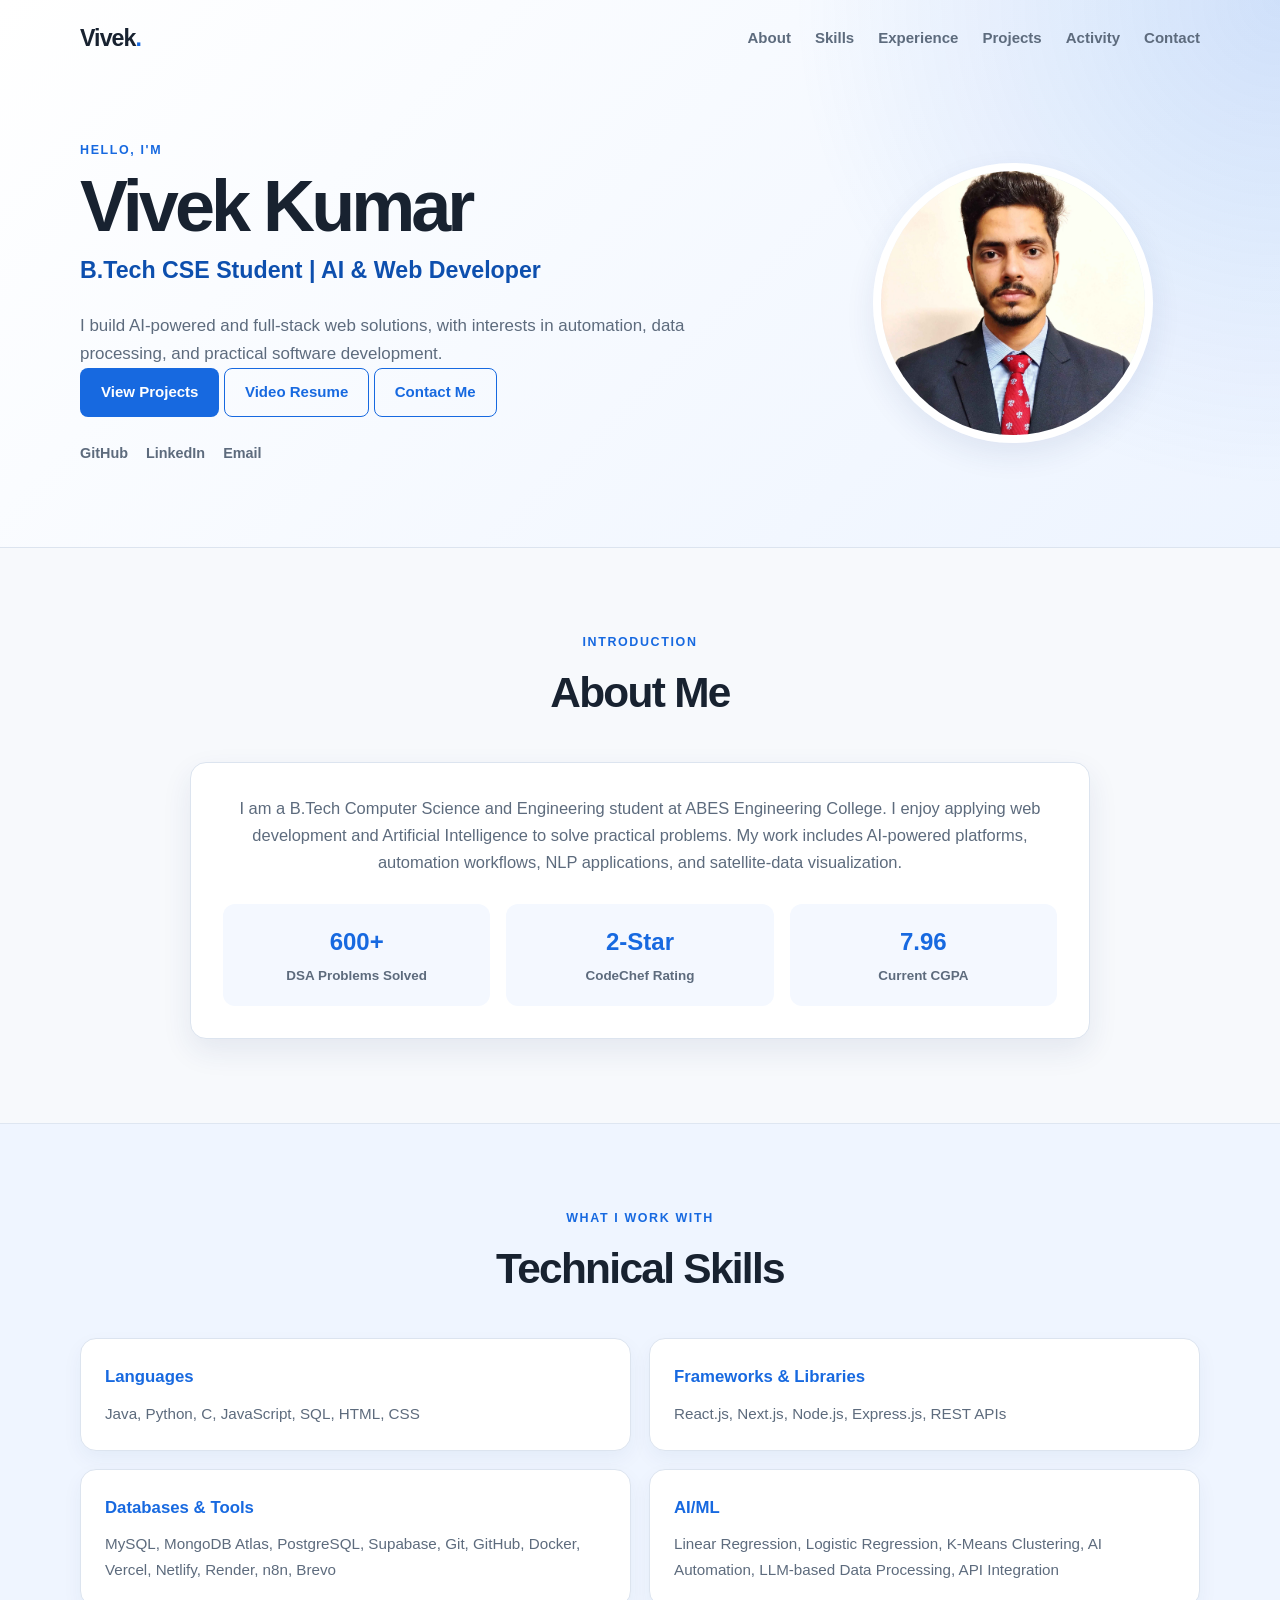
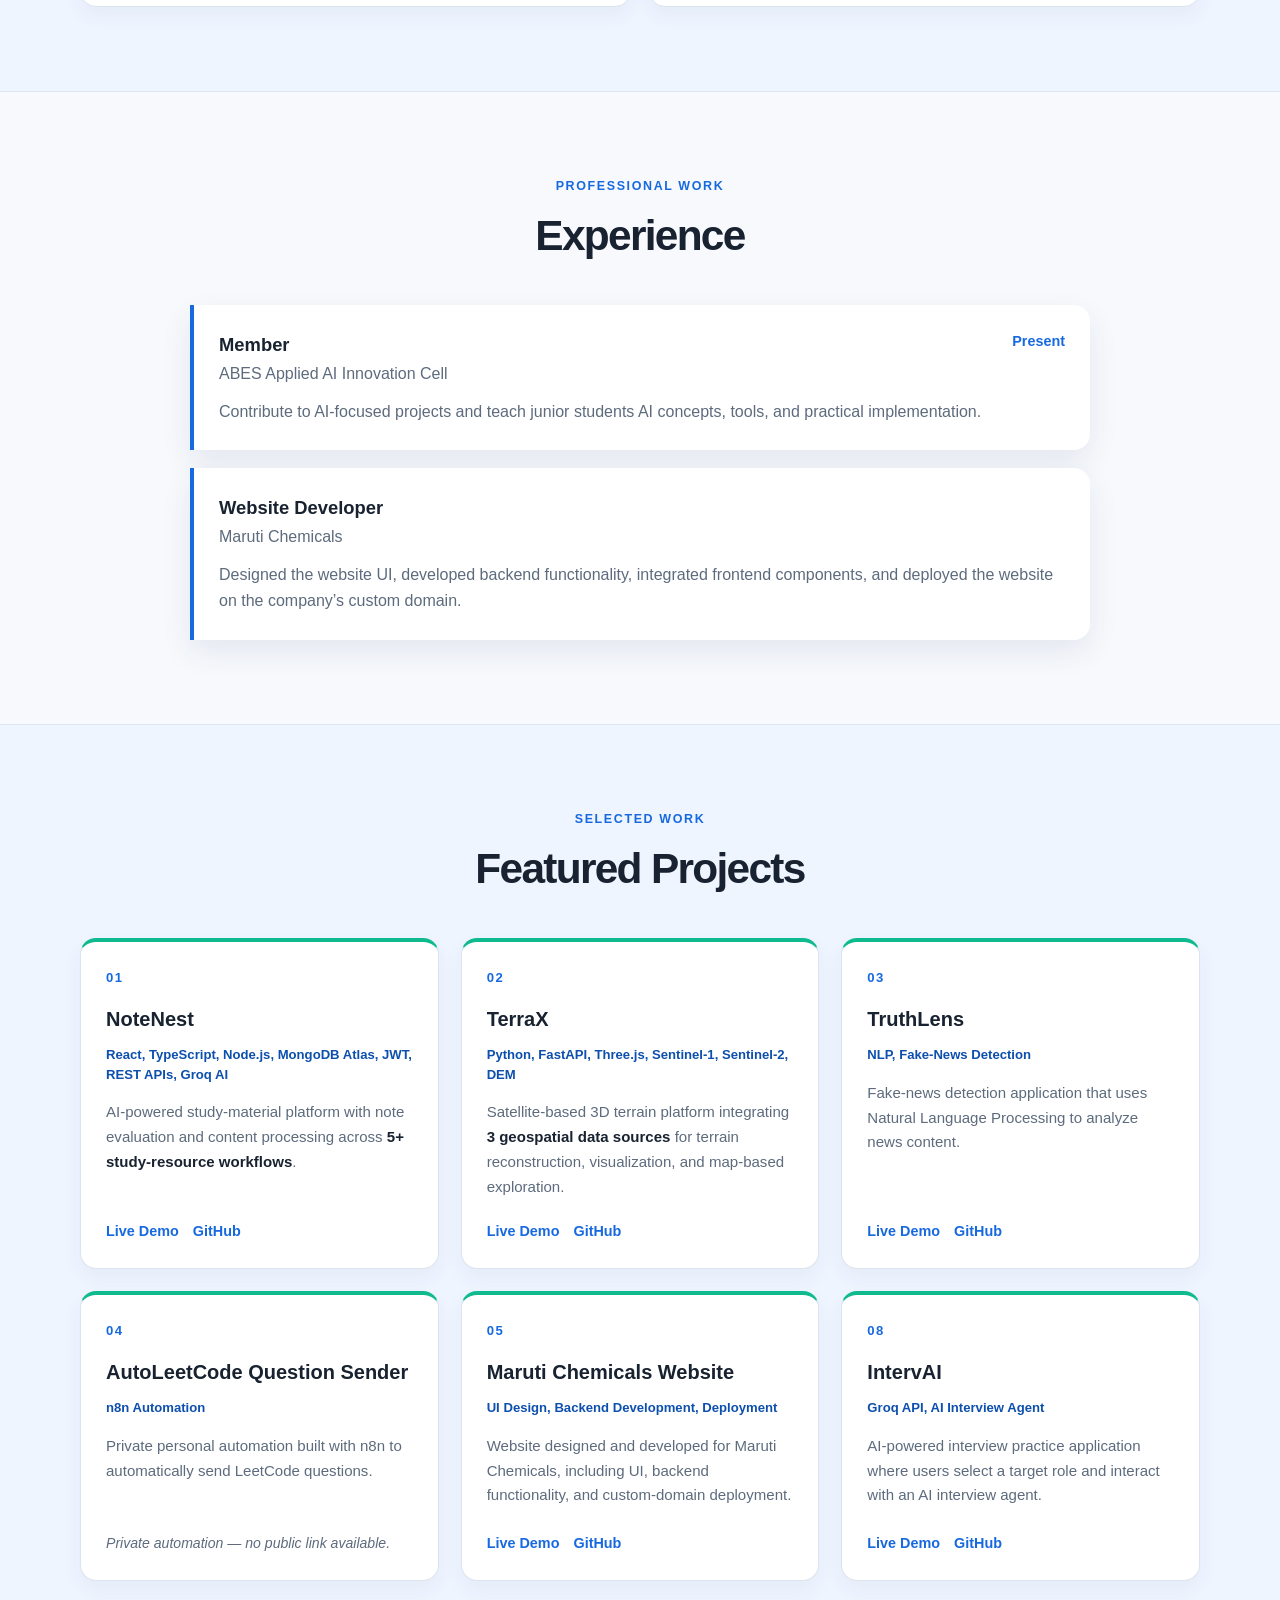
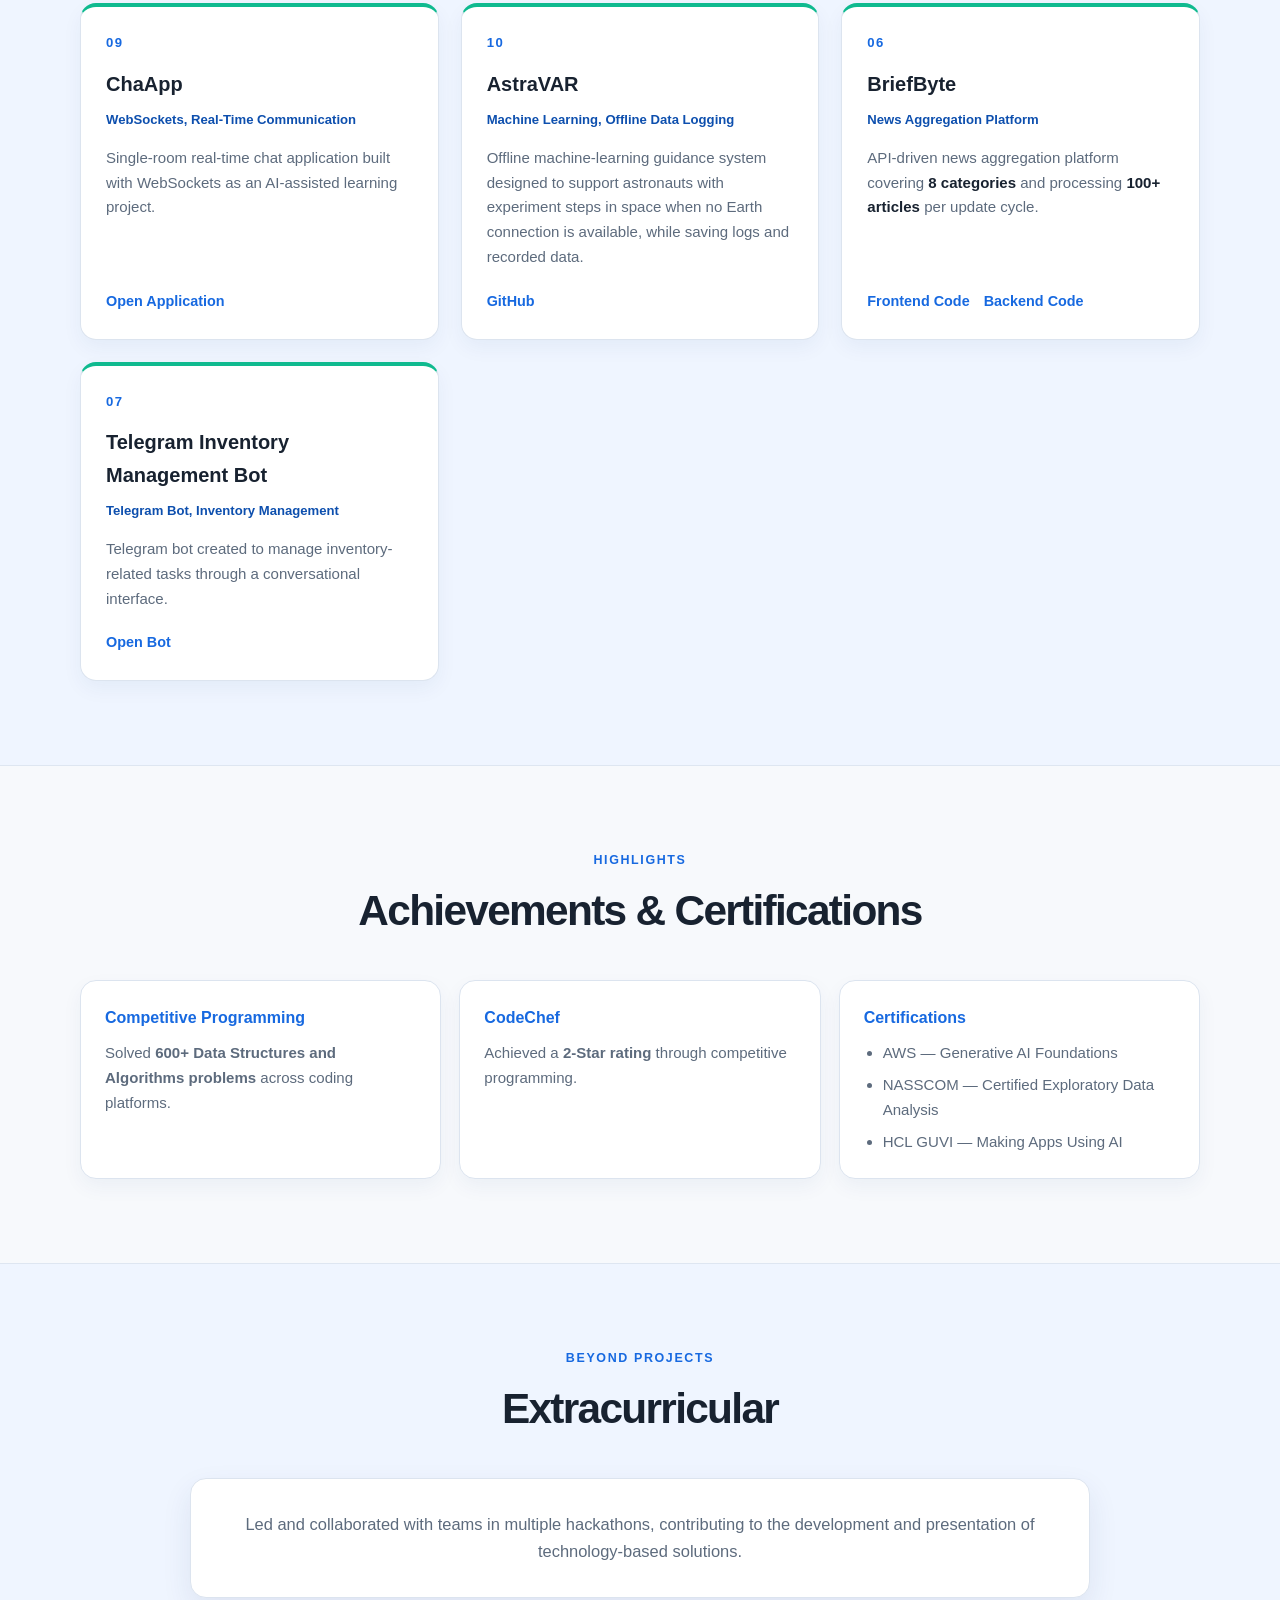
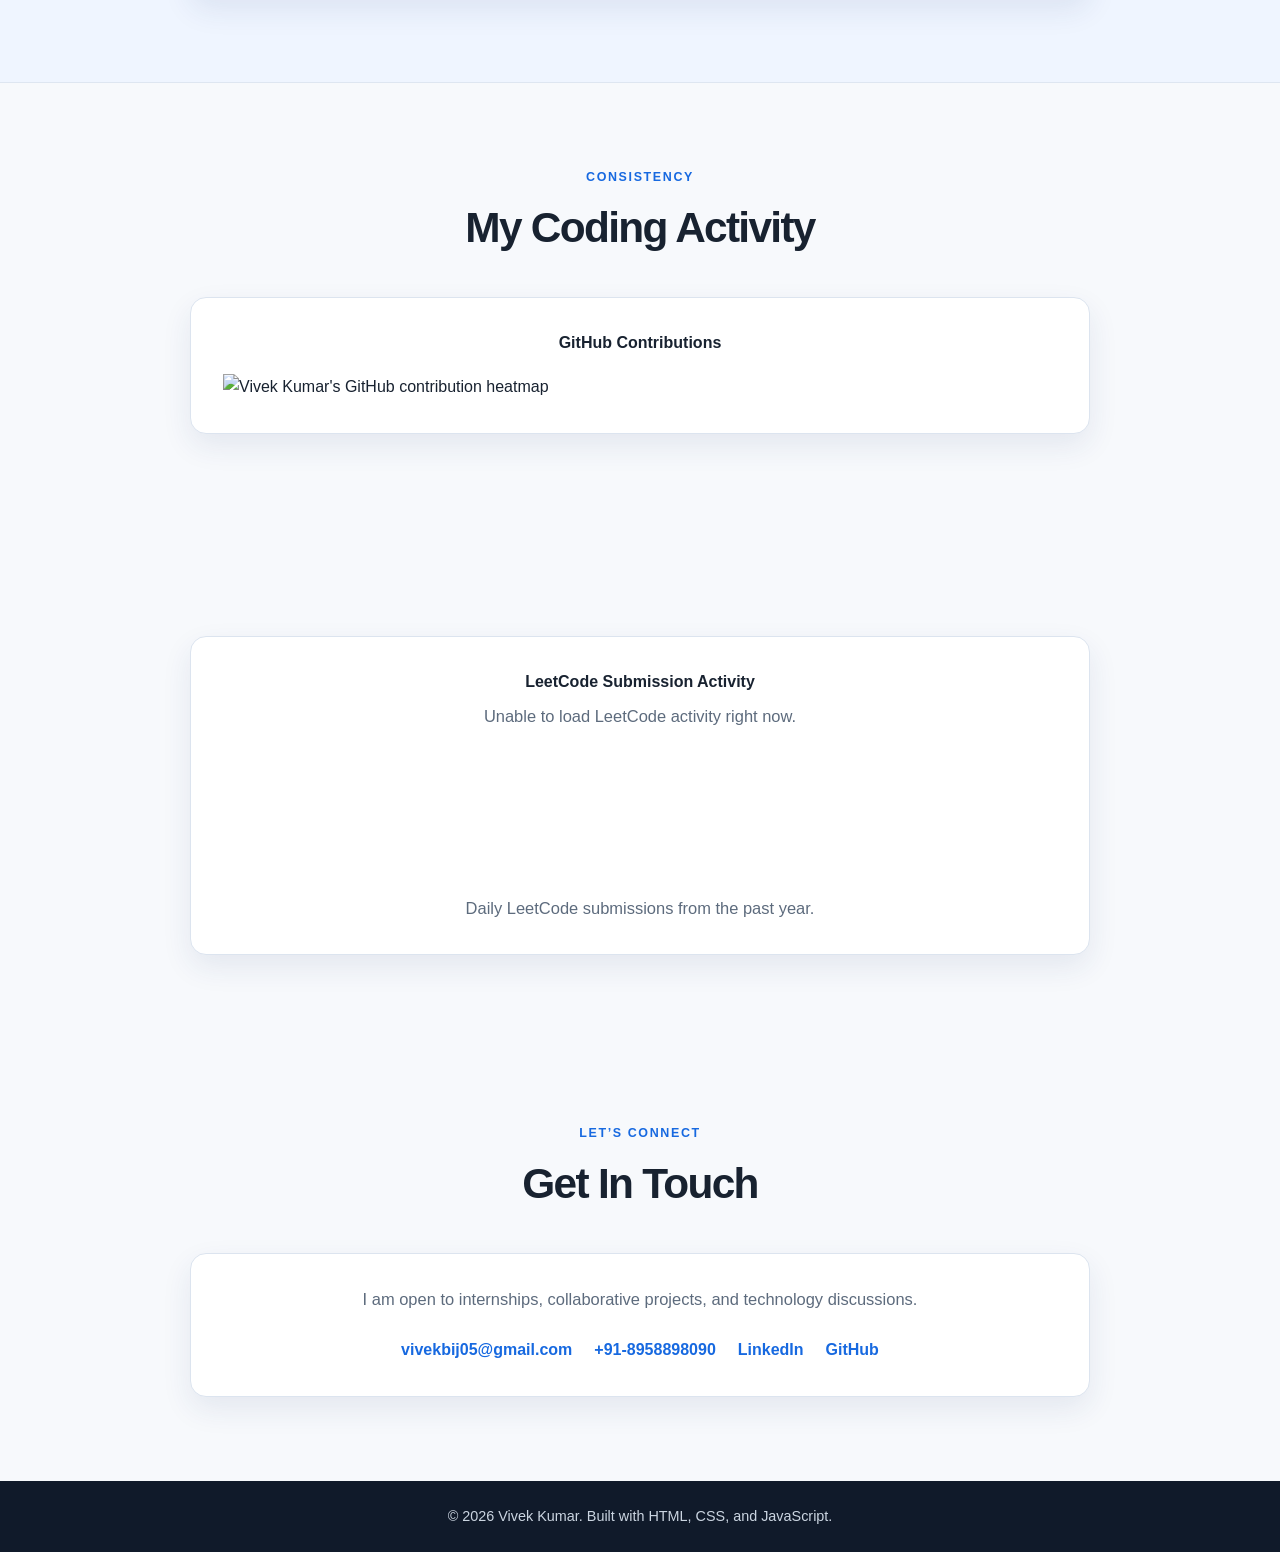
==== commit da1ca963: "updates" ====
--- a/index.html
+++ b/index.html
@@ -242,6 +242,55 @@
                         </div>
                     </article>
 
+                     <article class="project-card">
+    <div class="project-number">08</div>
+    <h4>IntervAI</h4>
+    <p class="tech-stack">Groq API, AI Interview Agent</p>
+    <p>
+        AI-powered interview practice application where users select a target role
+        and interact with an AI interview agent.
+    </p>
+    <div class="project-actions">
+        <a href="https://interv-ai-by-tech-yodddhas.vercel.app/"
+           target="_blank"
+           rel="noopener noreferrer">Live Demo</a>
+
+        <a href="https://github.com/vivekbhojyan/IntervAI-by-Tech-Yodddhas"
+           target="_blank"
+           rel="noopener noreferrer">GitHub</a>
+    </div>
+</article>
+
+<article class="project-card">
+    <div class="project-number">09</div>
+    <h4>ChaApp</h4>
+    <p class="tech-stack">WebSockets, Real-Time Communication</p>
+    <p>
+        Single-room real-time chat application built with WebSockets as an
+        AI-assisted learning project.
+    </p>
+    <div class="project-actions">
+        <a href="https://chatapp-zb51.onrender.com/"
+           target="_blank"
+           rel="noopener noreferrer">Open Application</a>
+    </div>
+</article>
+
+<article class="project-card">
+    <div class="project-number">10</div>
+    <h4>AstraVAR</h4>
+    <p class="tech-stack">Machine Learning, Offline Data Logging</p>
+    <p>
+        Offline machine-learning guidance system designed to support astronauts
+        with experiment steps in space when no Earth connection is available,
+        while saving logs and recorded data.
+    </p>
+    <div class="project-actions">
+        <a href="https://github.com/vivekbhojyan/AstraVAR-2"
+           target="_blank"
+           rel="noopener noreferrer">GitHub</a>
+    </div>
+</article>
                     <article class="project-card">
                         <div class="project-number">06</div>
                         <h4>BriefByte</h4>
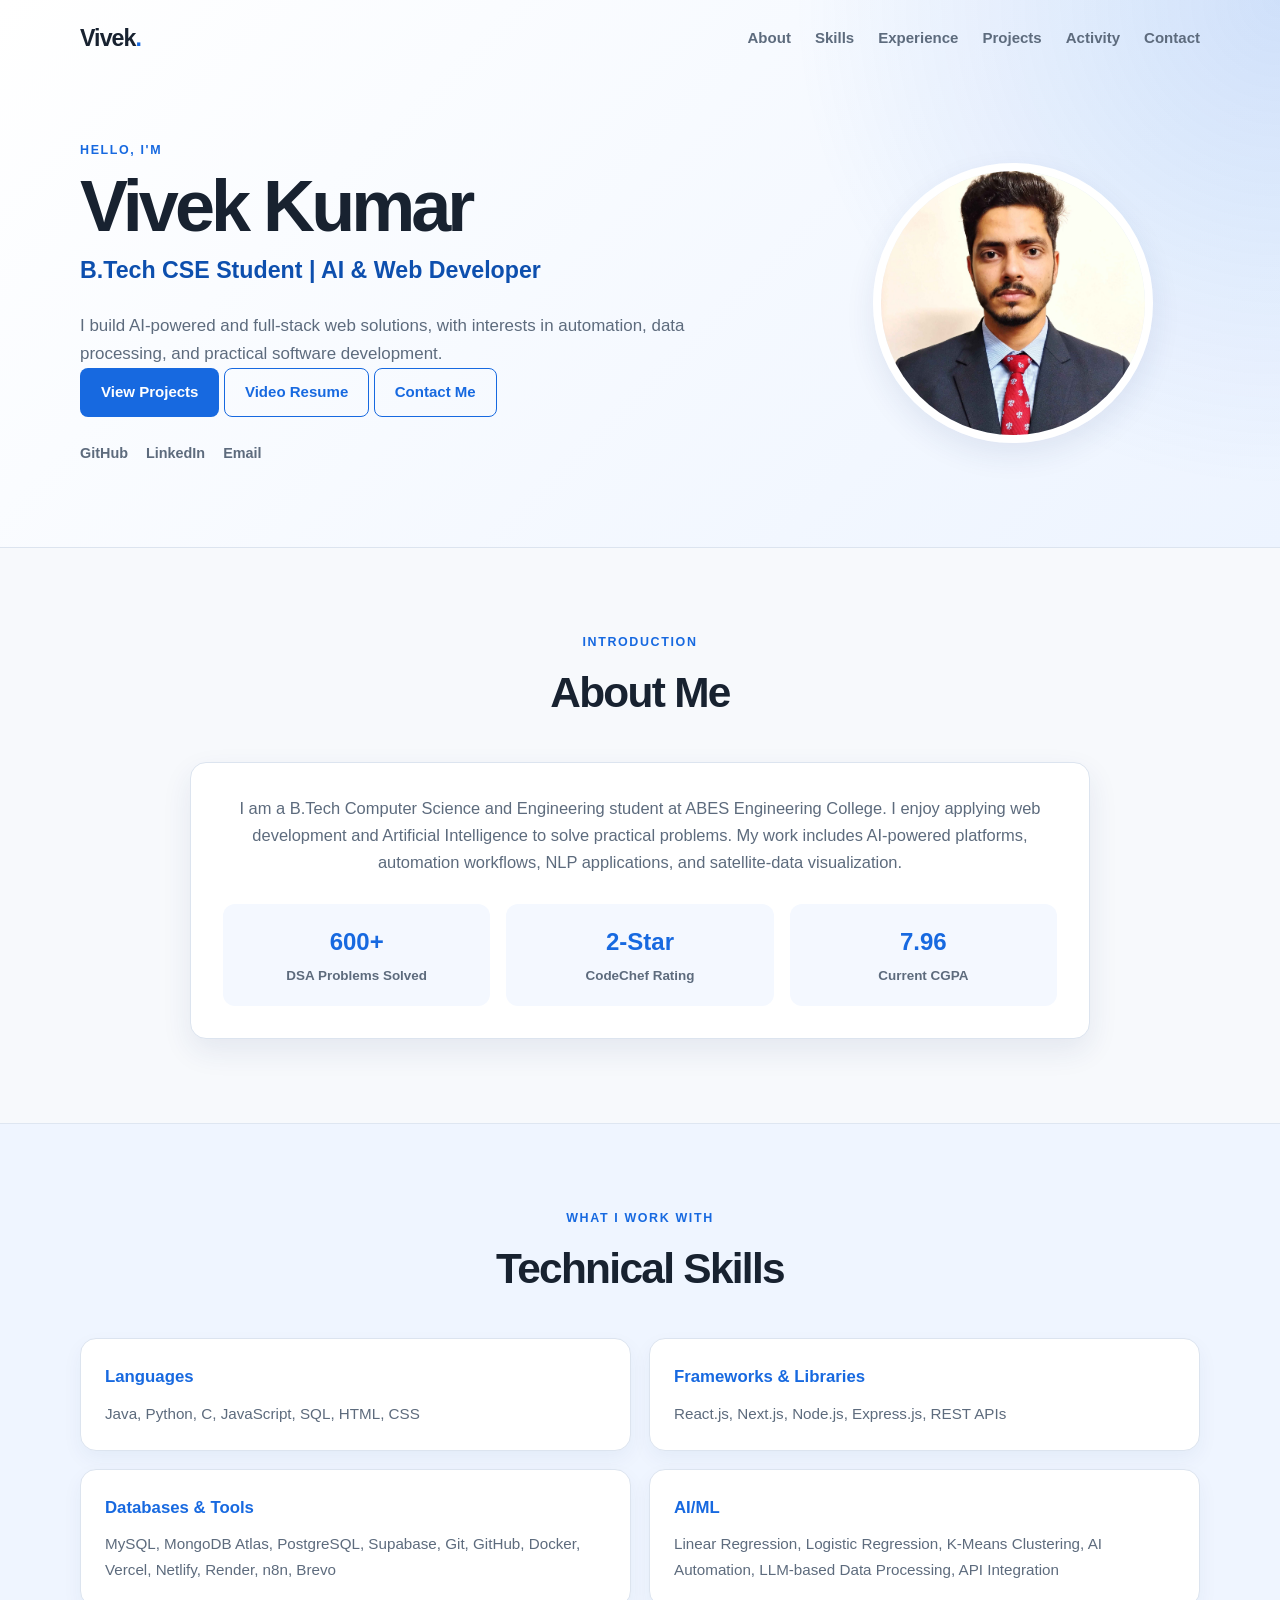
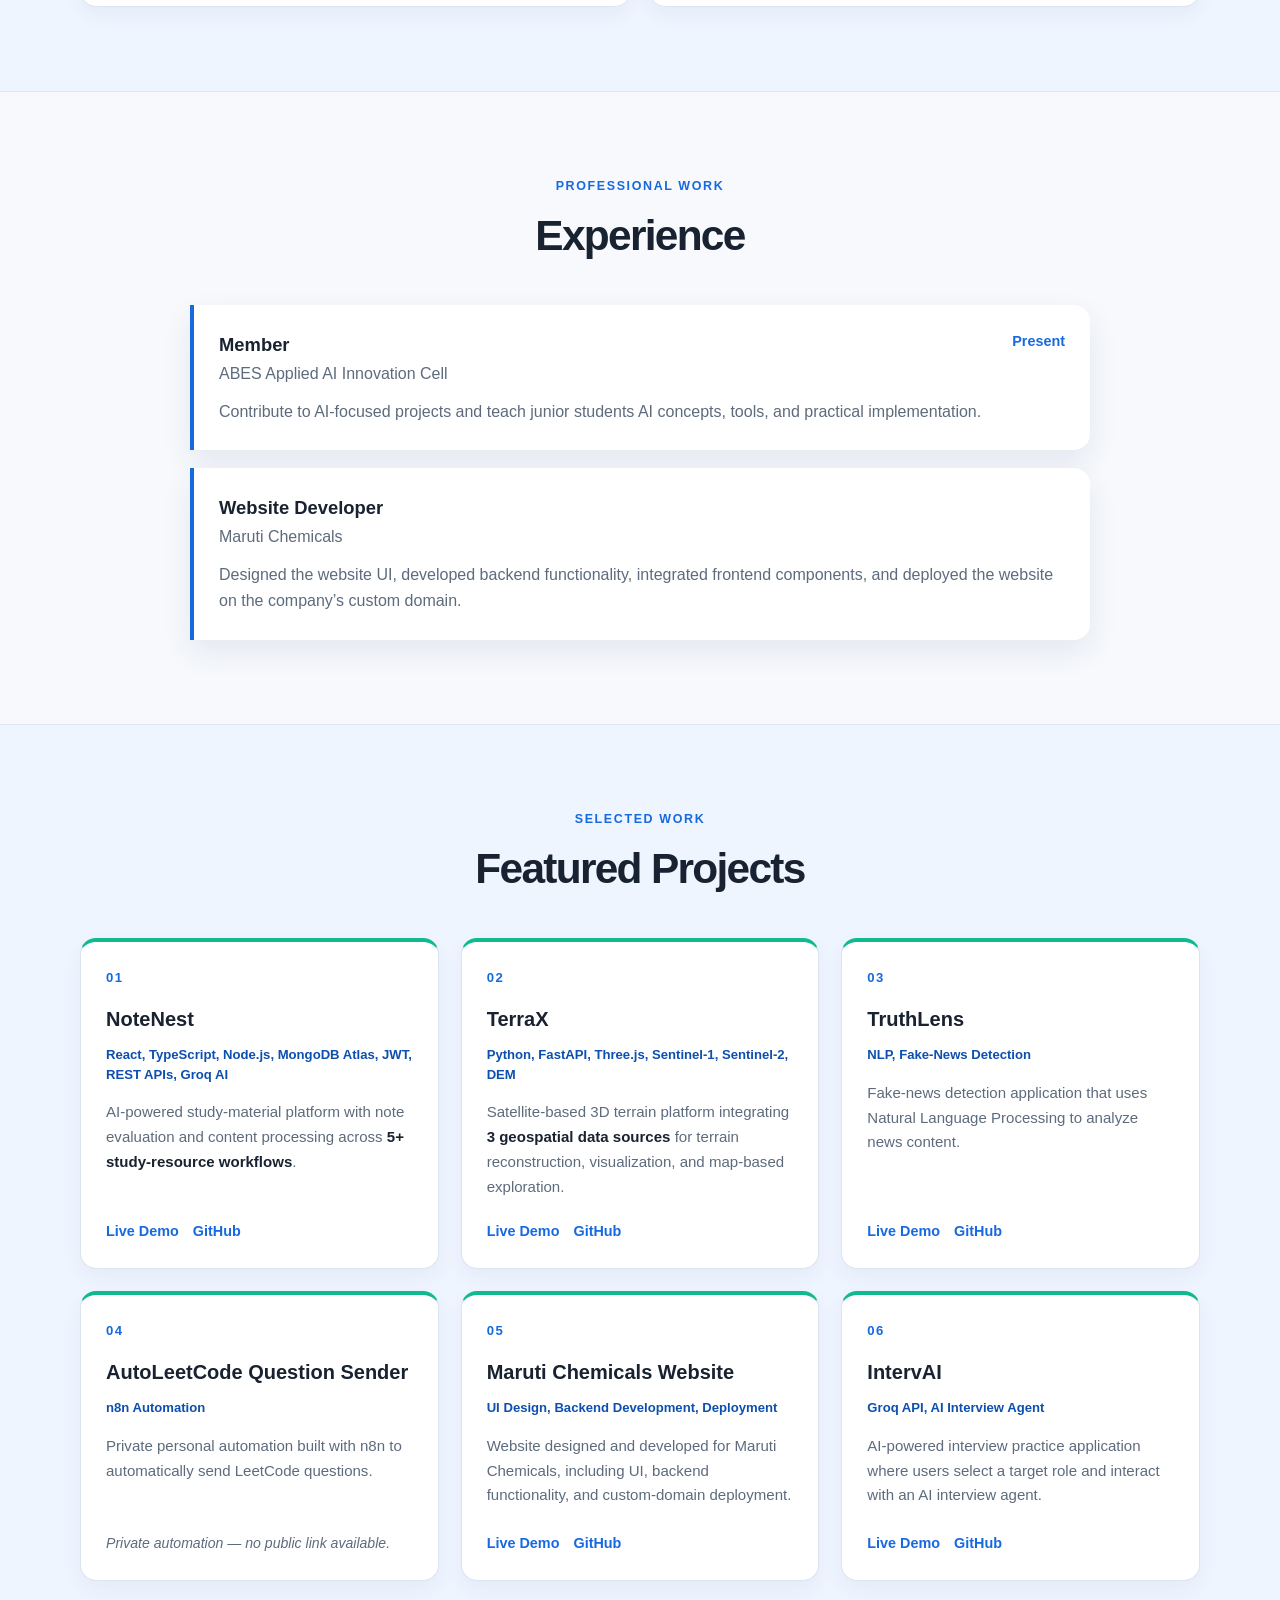
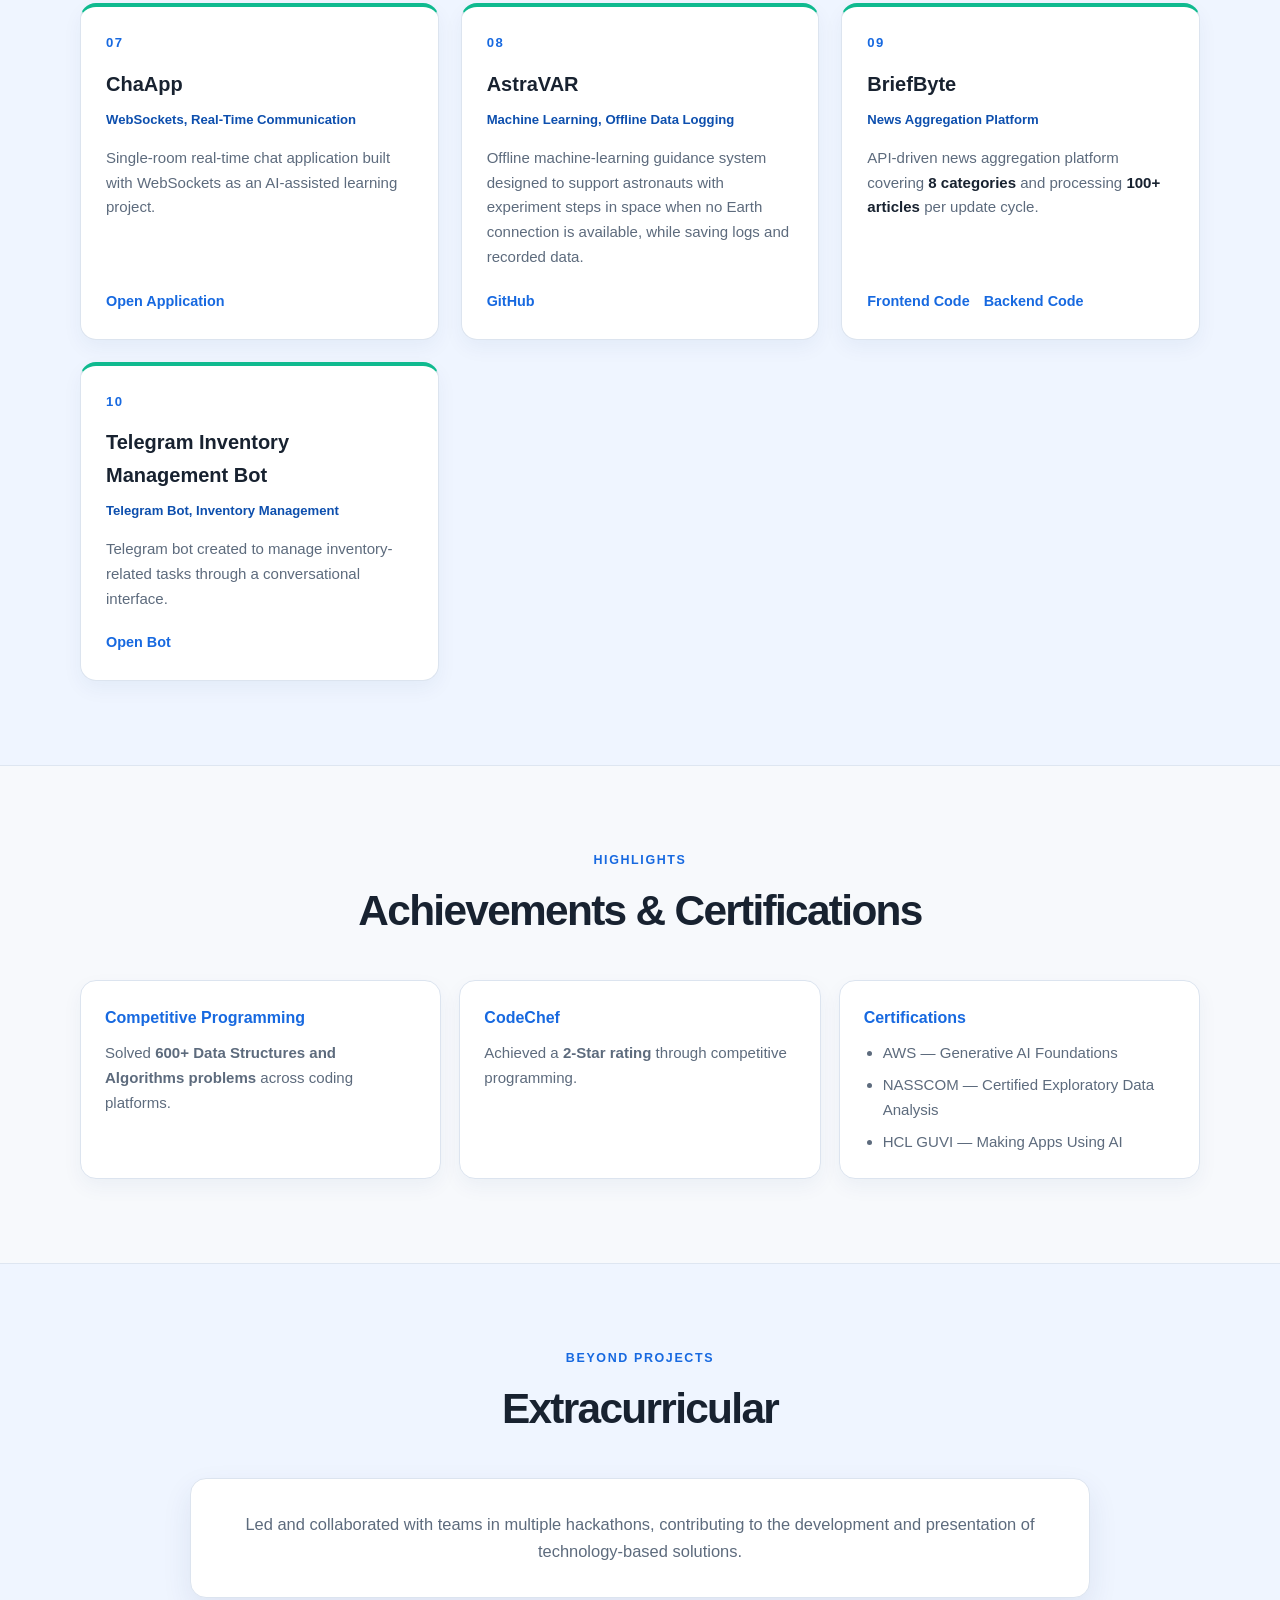
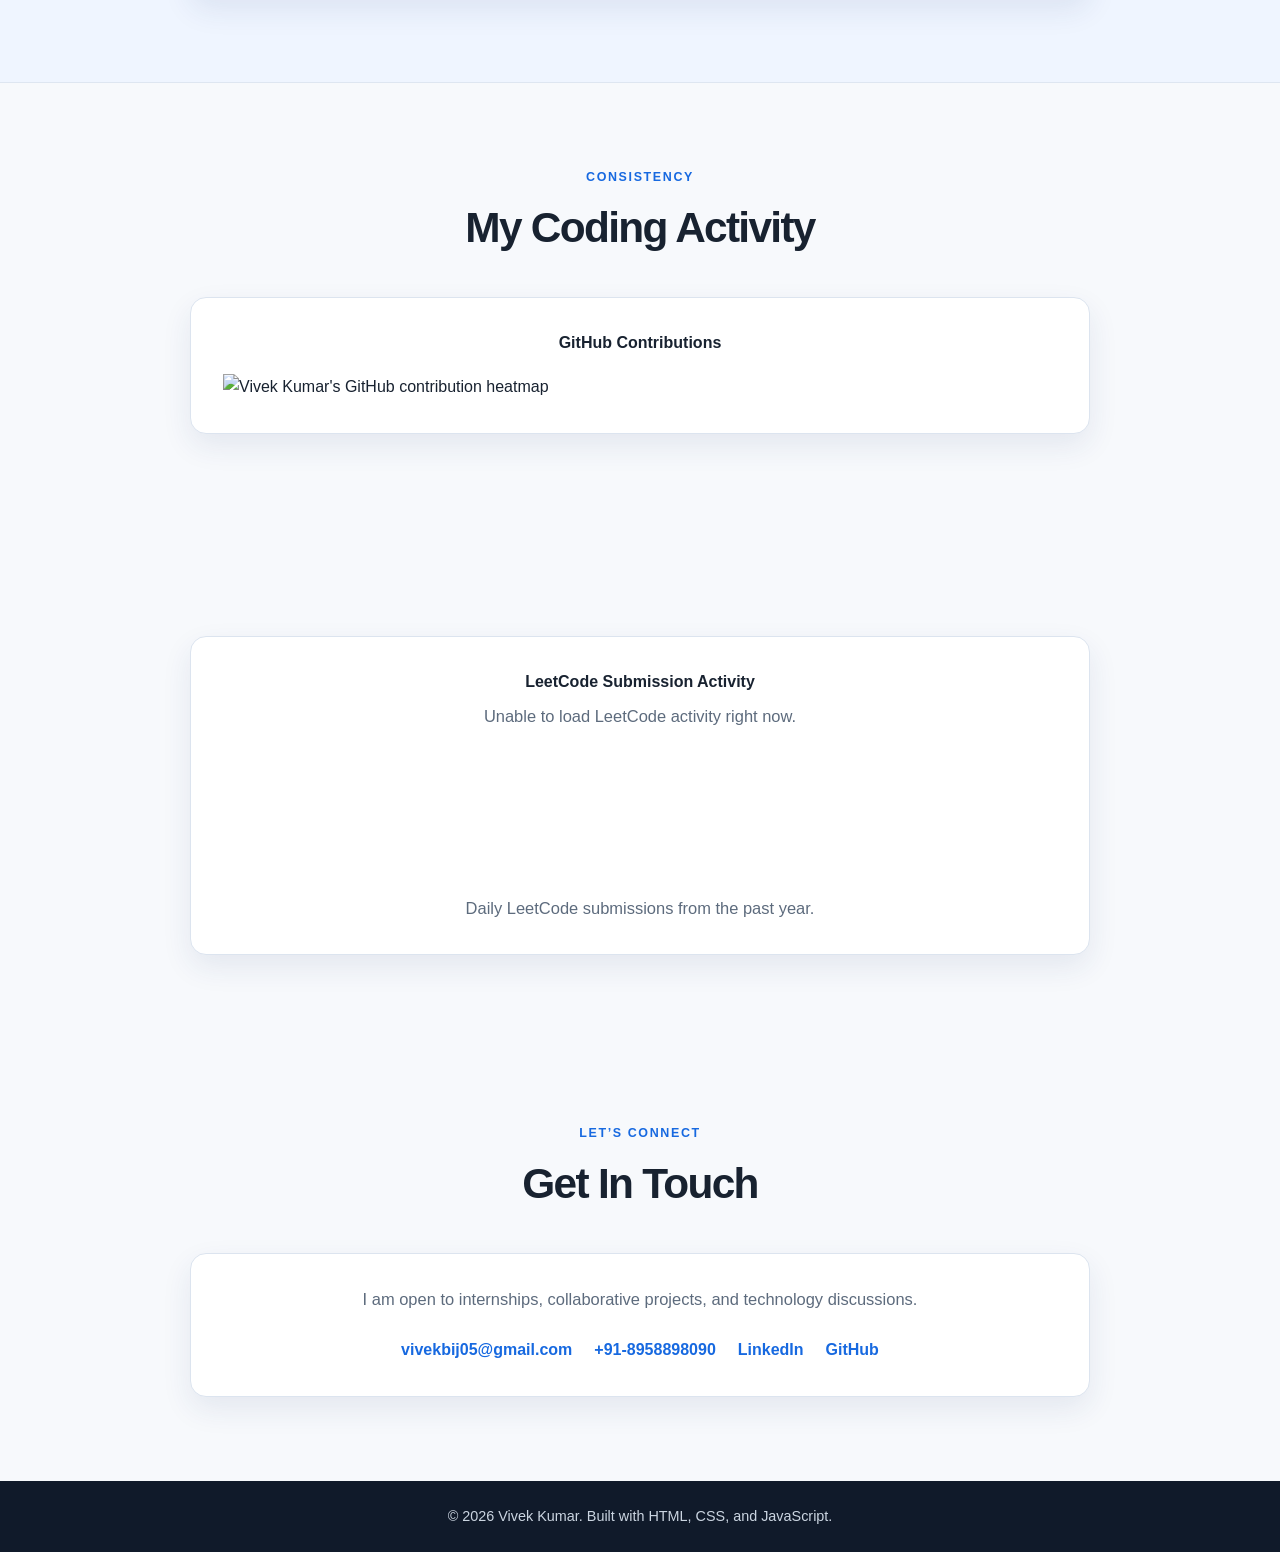
==== commit af914c30: "Support LeetCode calendar date formats" ====
--- a/index.html
+++ b/index.html
@@ -243,7 +243,7 @@
                     </article>
 
                      <article class="project-card">
-    <div class="project-number">08</div>
+    <div class="project-number">06</div>
     <h4>IntervAI</h4>
     <p class="tech-stack">Groq API, AI Interview Agent</p>
     <p>
@@ -262,7 +262,7 @@
 </article>
 
 <article class="project-card">
-    <div class="project-number">09</div>
+    <div class="project-number">07</div>
     <h4>ChaApp</h4>
     <p class="tech-stack">WebSockets, Real-Time Communication</p>
     <p>
@@ -277,7 +277,7 @@
 </article>
 
 <article class="project-card">
-    <div class="project-number">10</div>
+    <div class="project-number">08</div>
     <h4>AstraVAR</h4>
     <p class="tech-stack">Machine Learning, Offline Data Logging</p>
     <p>
@@ -292,7 +292,7 @@
     </div>
 </article>
                     <article class="project-card">
-                        <div class="project-number">06</div>
+                        <div class="project-number">09</div>
                         <h4>BriefByte</h4>
                         <p class="tech-stack">News Aggregation Platform</p>
                         <p>
@@ -306,7 +306,7 @@
                     </article>
 
                     <article class="project-card">
-                        <div class="project-number">07</div>
+                        <div class="project-number">10</div>
                         <h4>Telegram Inventory Management Bot</h4>
                         <p class="tech-stack">Telegram Bot, Inventory Management</p>
                         <p>
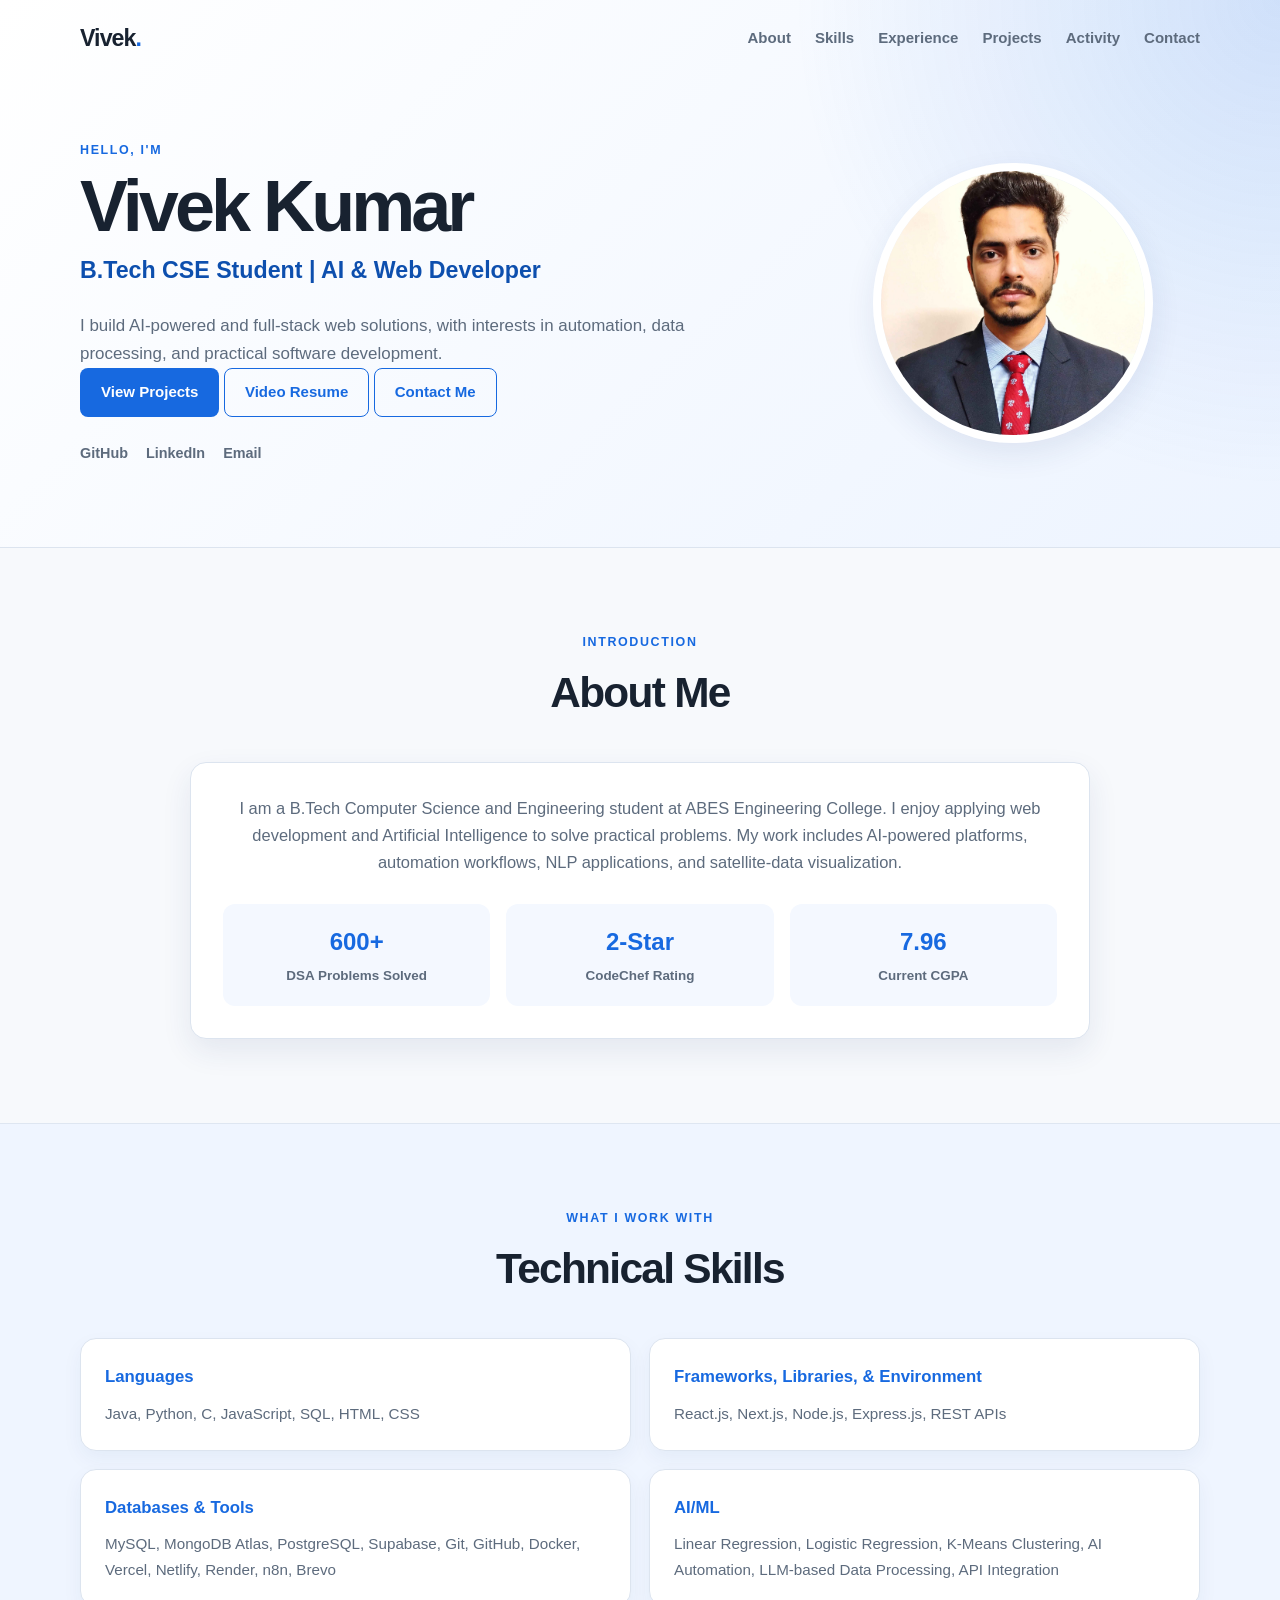
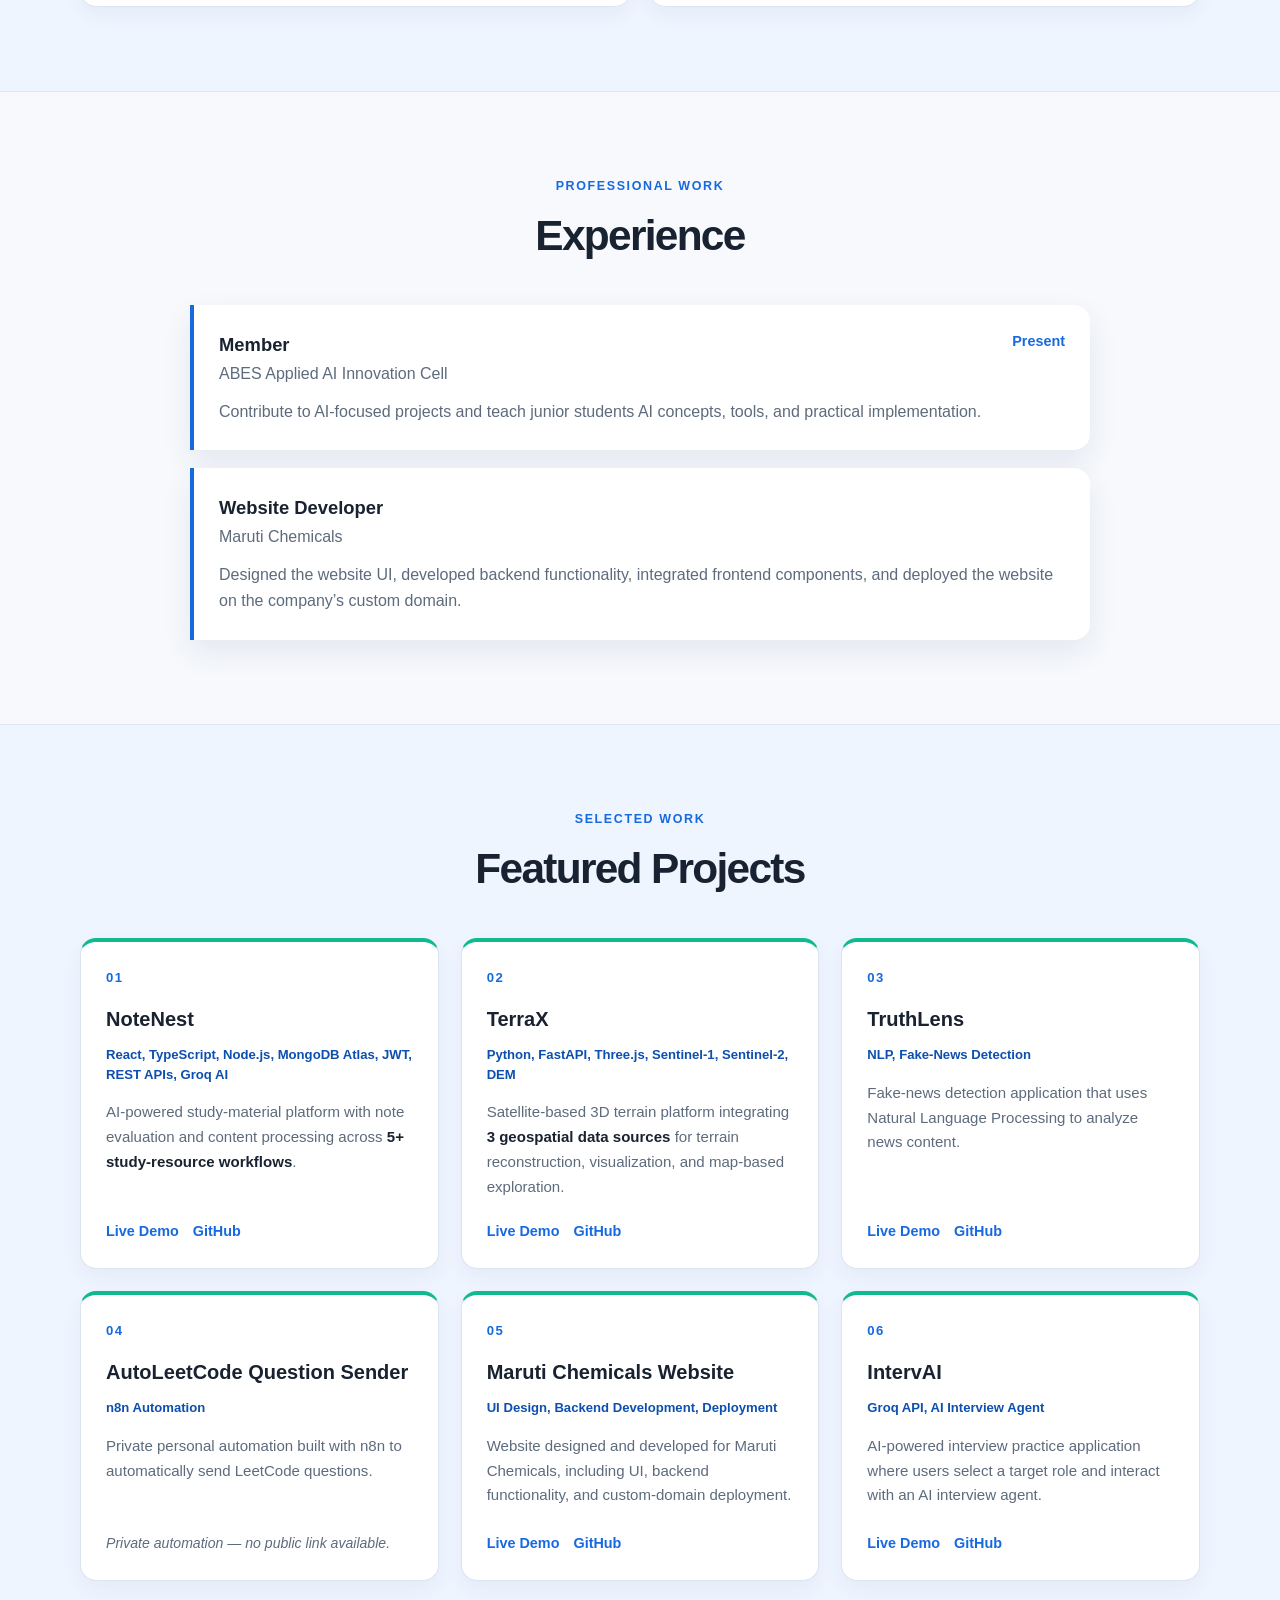
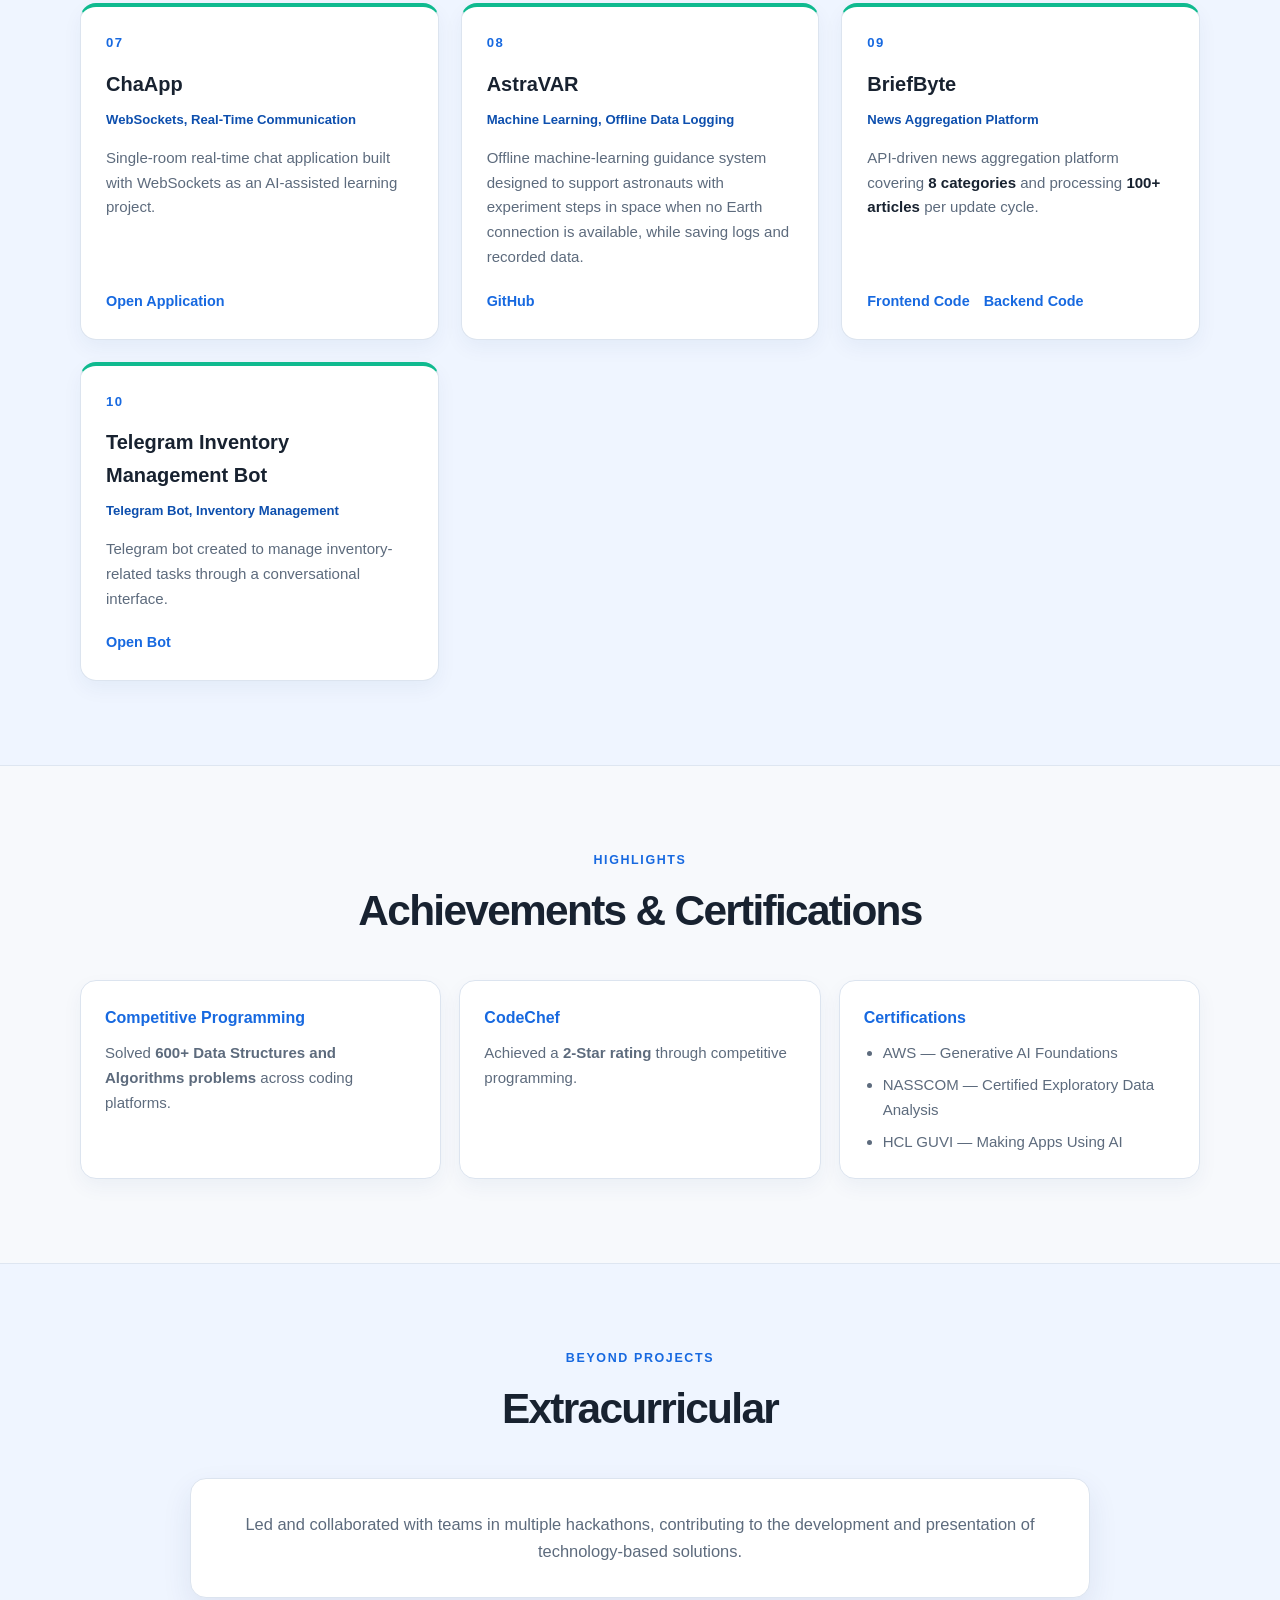
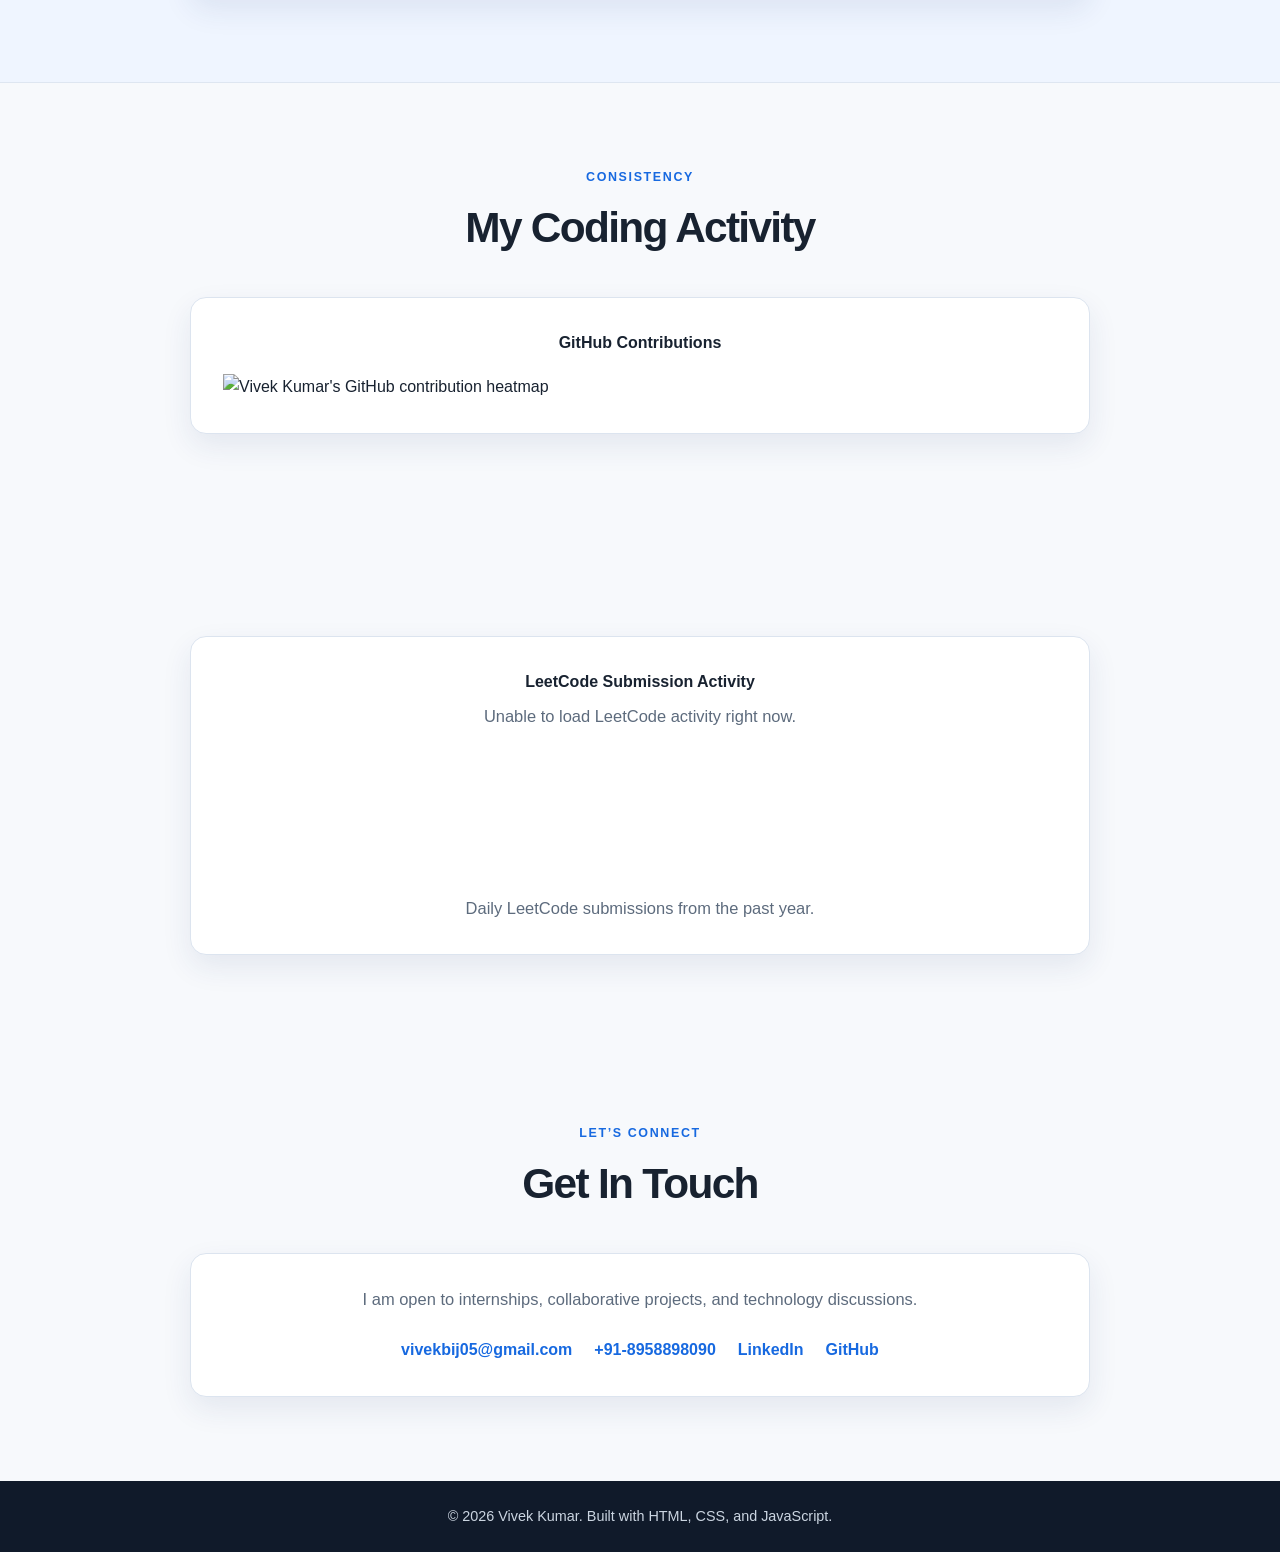
==== commit a932e288: "updates" ====
--- a/index.html
+++ b/index.html
@@ -116,7 +116,7 @@
                     </article>
 
                     <article class="skill-card">
-                        <h4>Frameworks &amp; Libraries</h4>
+                        <h4>Frameworks, Libraries, &amp; Environment</h4>
                         <p>React.js, Next.js, Node.js, Express.js, REST APIs</p>
                     </article>
 
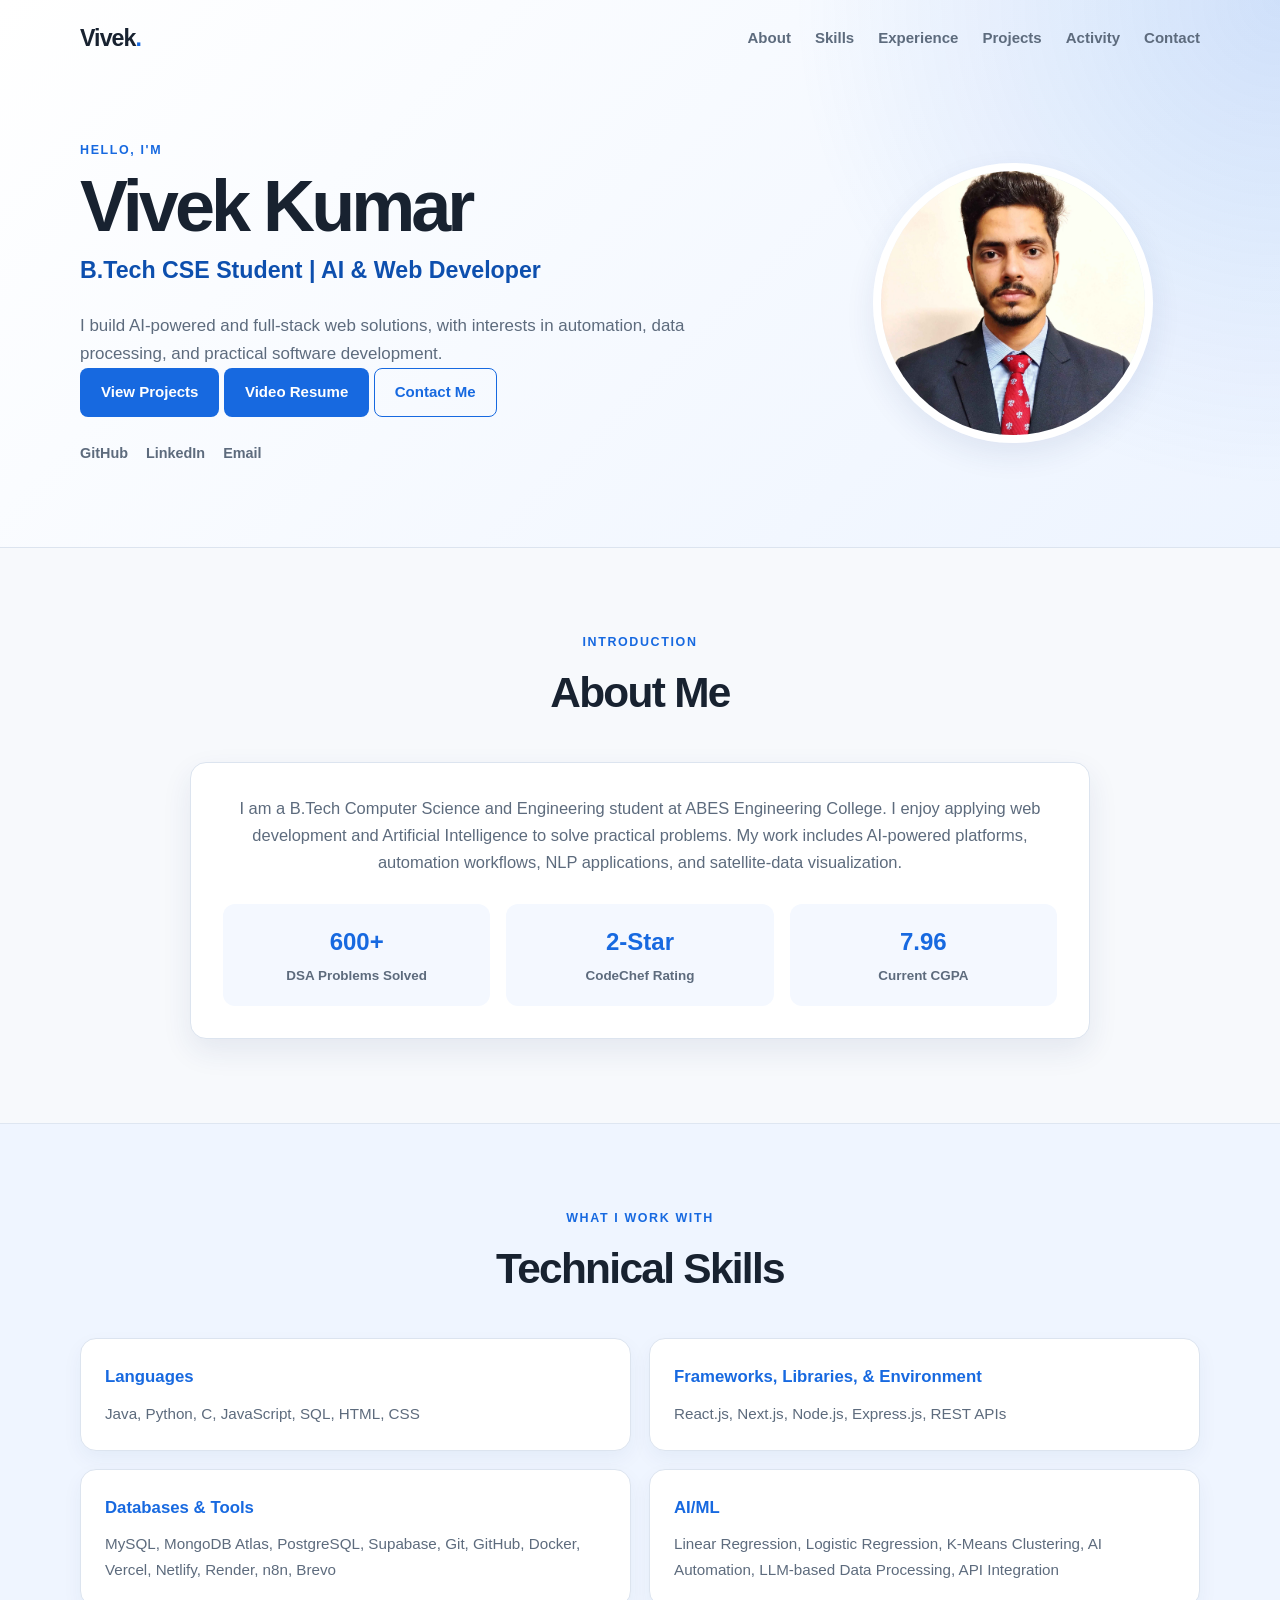
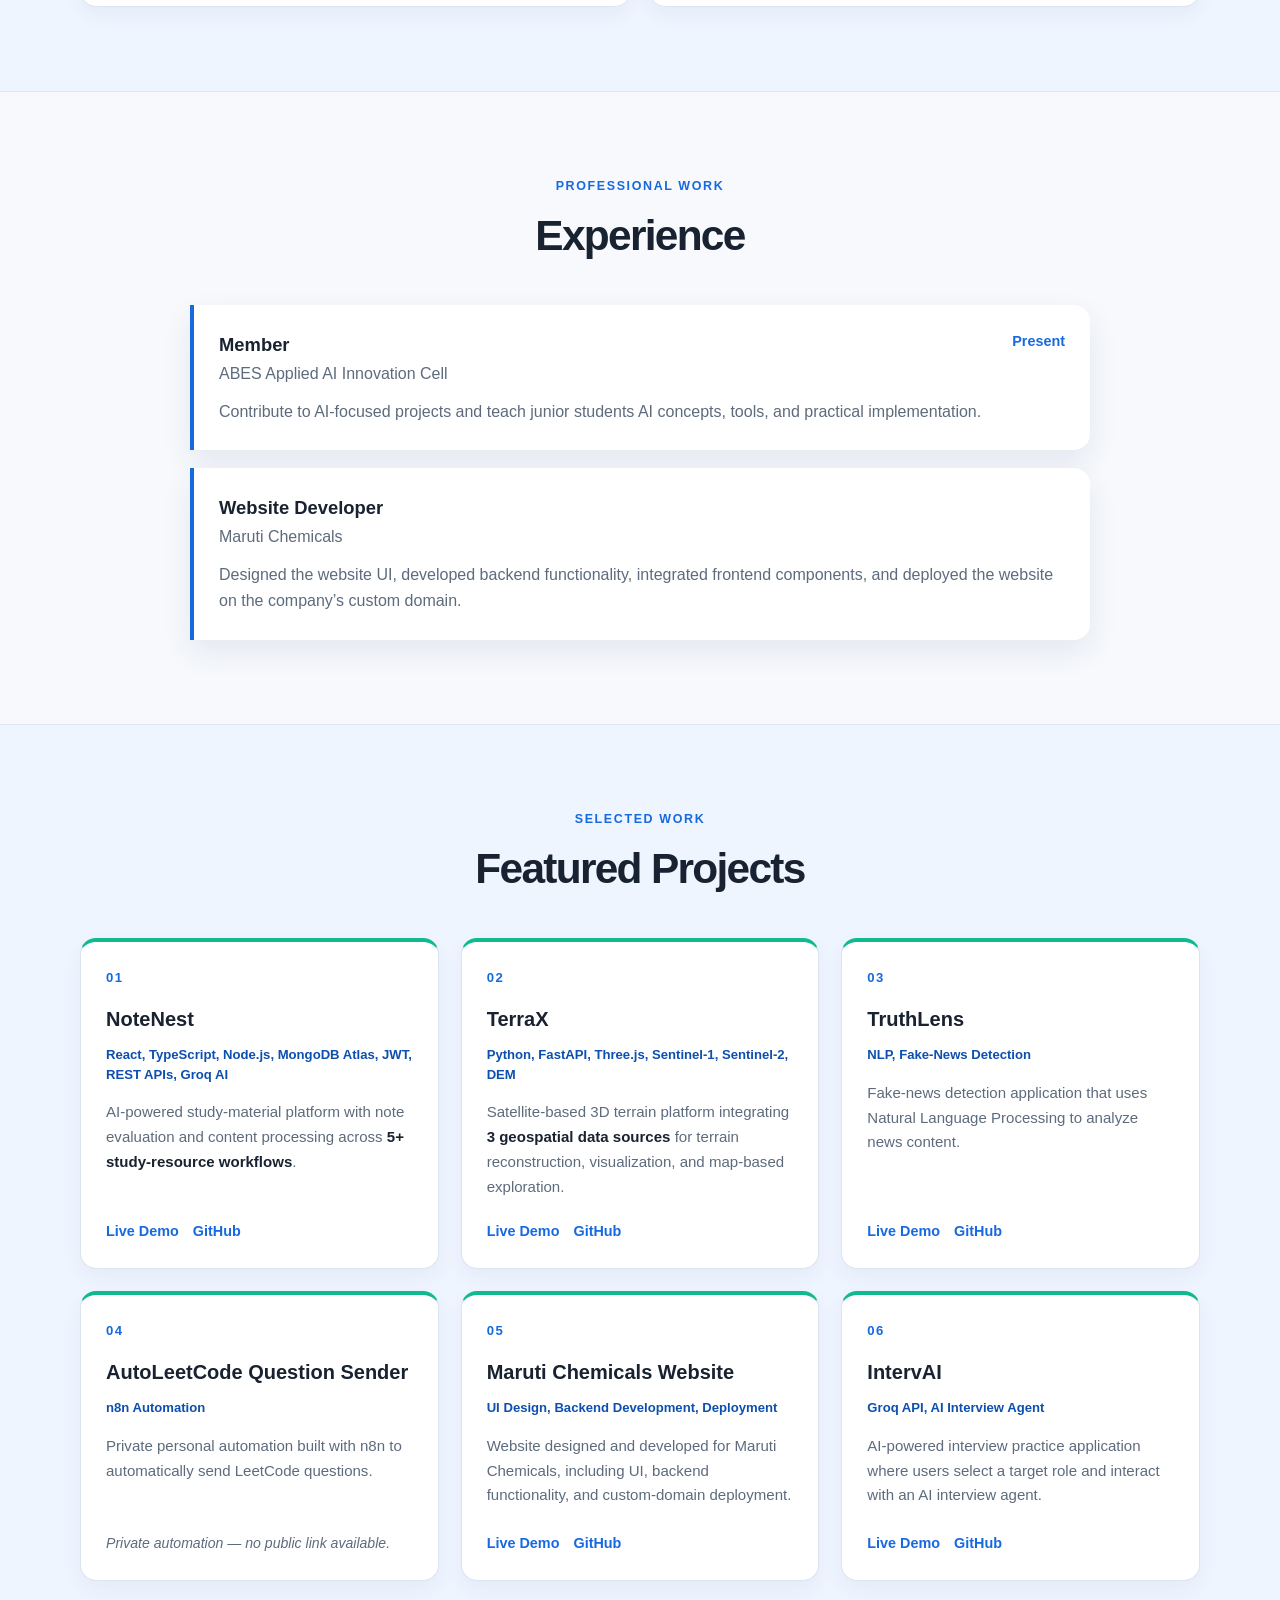
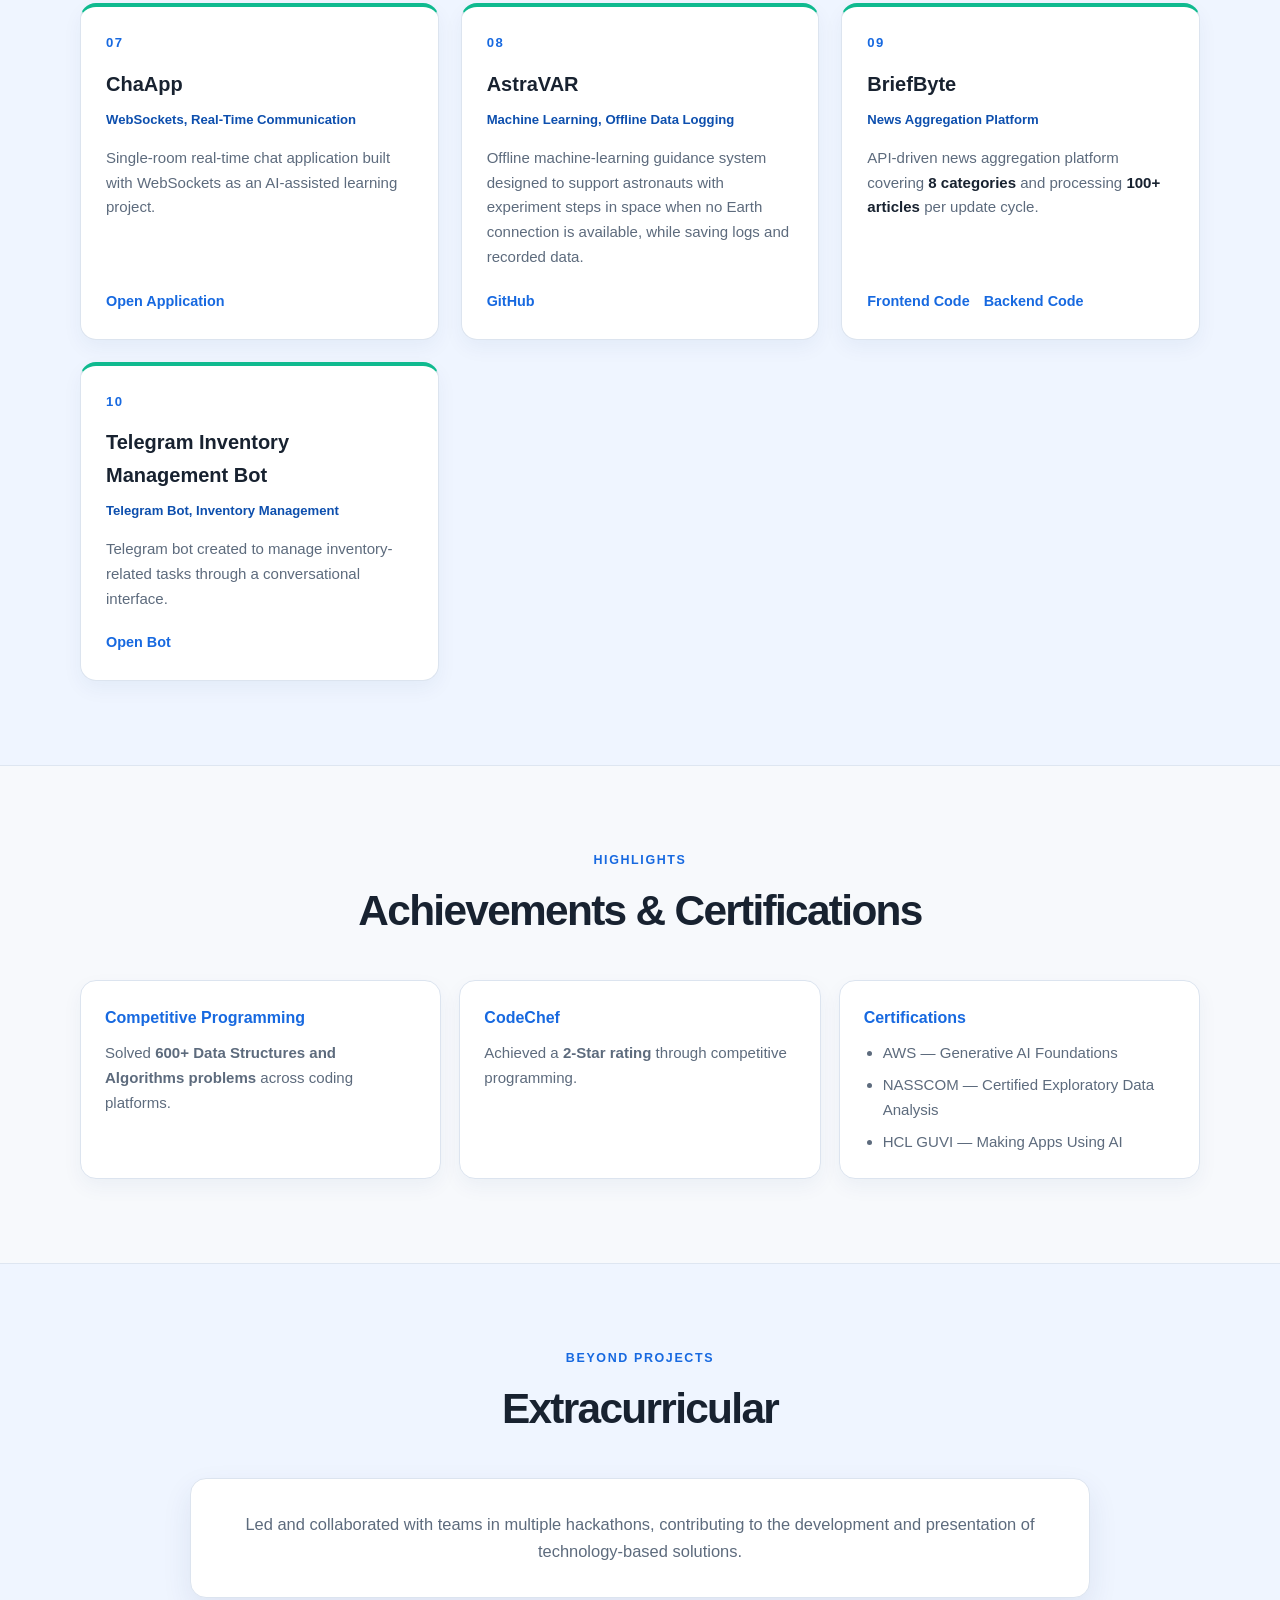
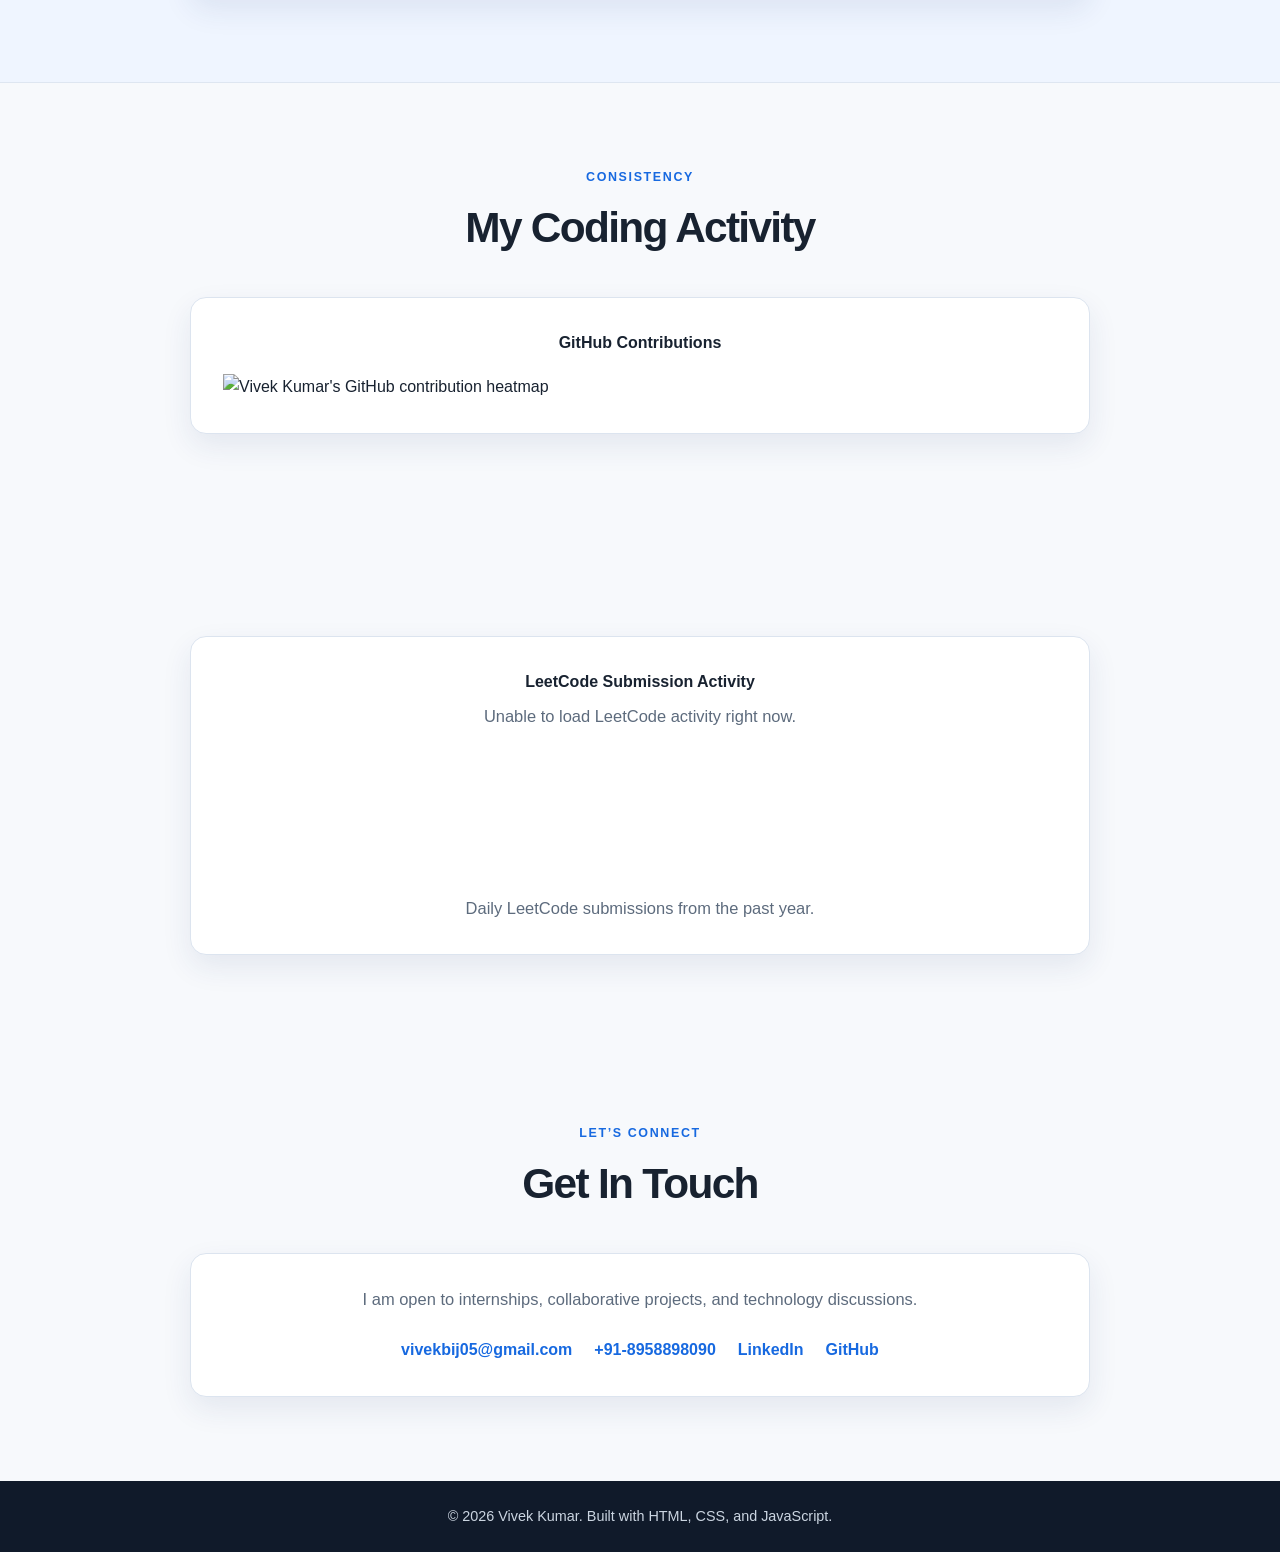
==== commit d5668cc4: "Fix video resume click tracking" ====
--- a/index.html
+++ b/index.html
@@ -39,10 +39,12 @@
                 <a href="#projects" class="btn btn-primary">View Projects</a>
 
 <a href="https://drive.google.com/file/d/1vyV5J_qxeK4-VxTkml3cyf8symf2aAAP/view?usp=sharing"
+   class="btn btn-primary"
    target="_blank"
-   rel="noopener noreferrer"
-   class="btn btn-secondary">
-    Video Resume
+   rel="noopener"
+   data-track-key="video-resume"
+   data-track-label="Video Resume">
+   Video Resume
 </a>
 
 <a href="#contact" class="btn btn-secondary">Contact Me</a>
